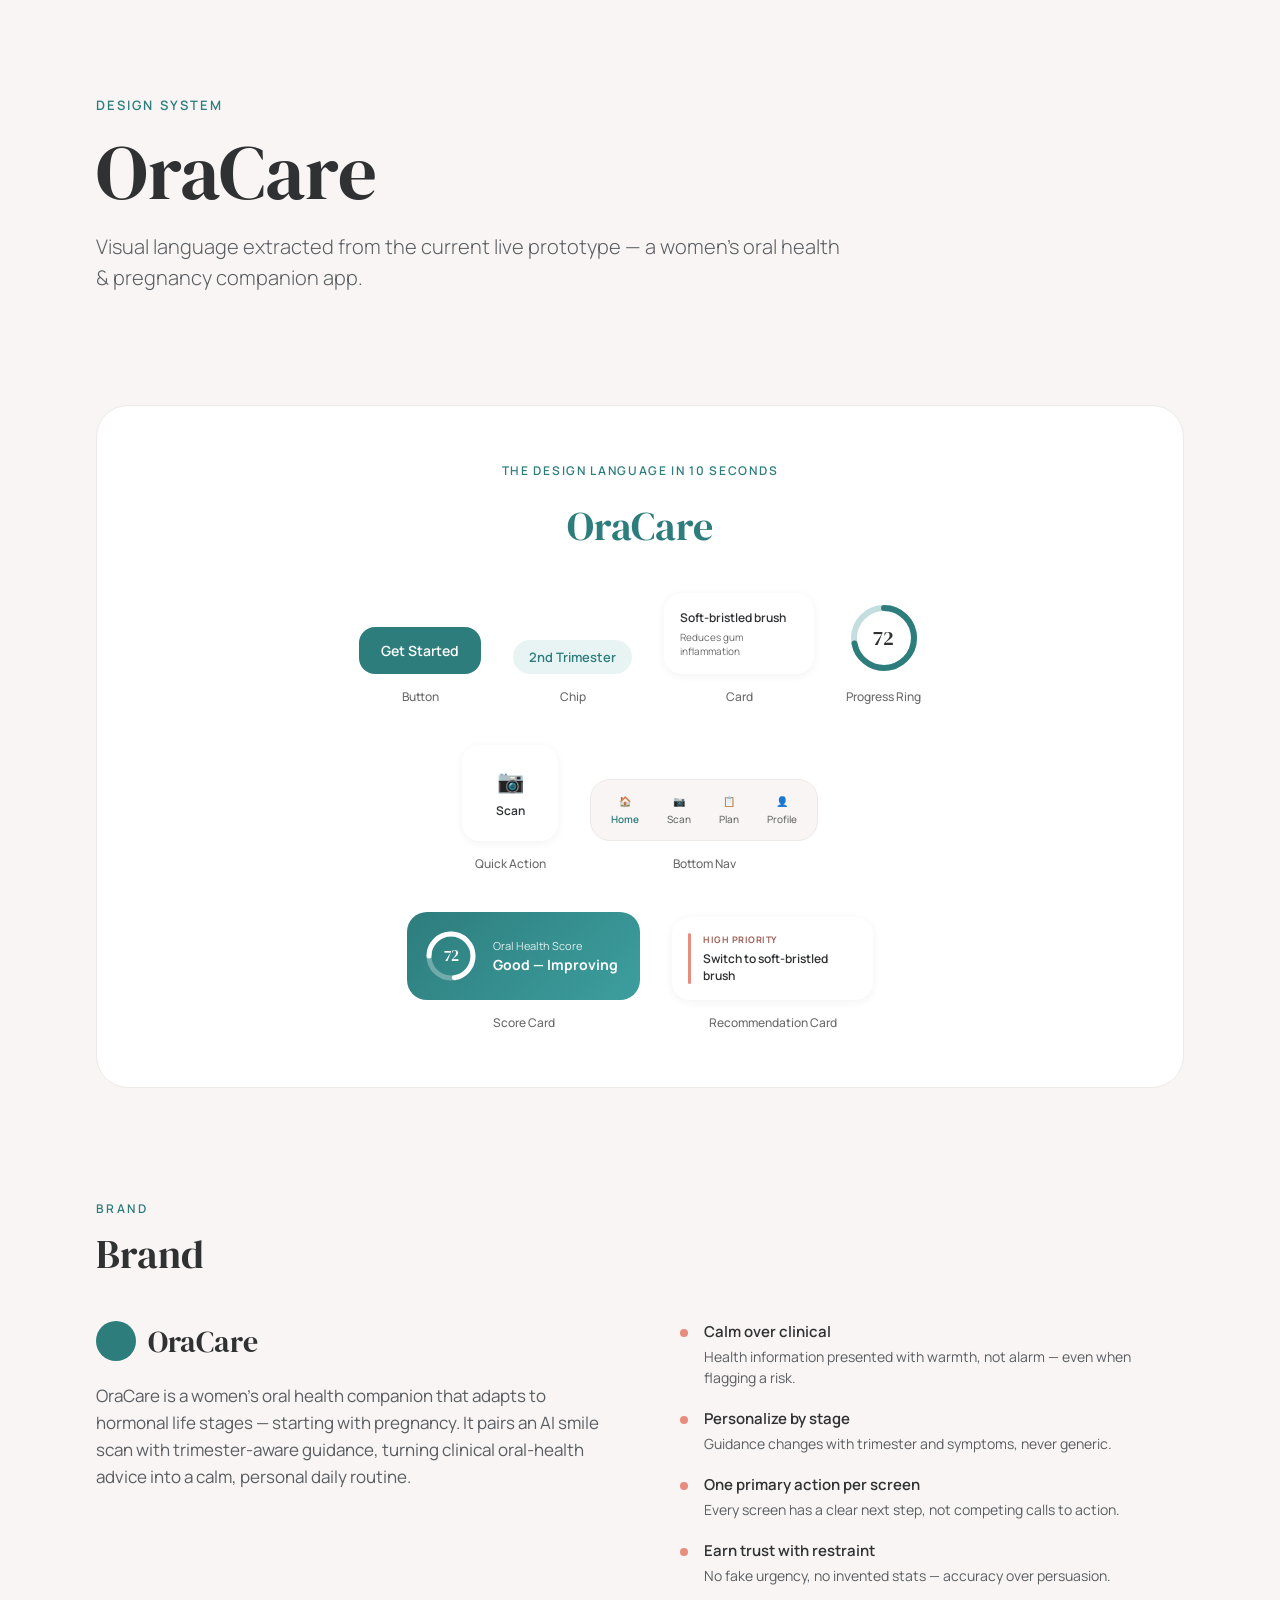
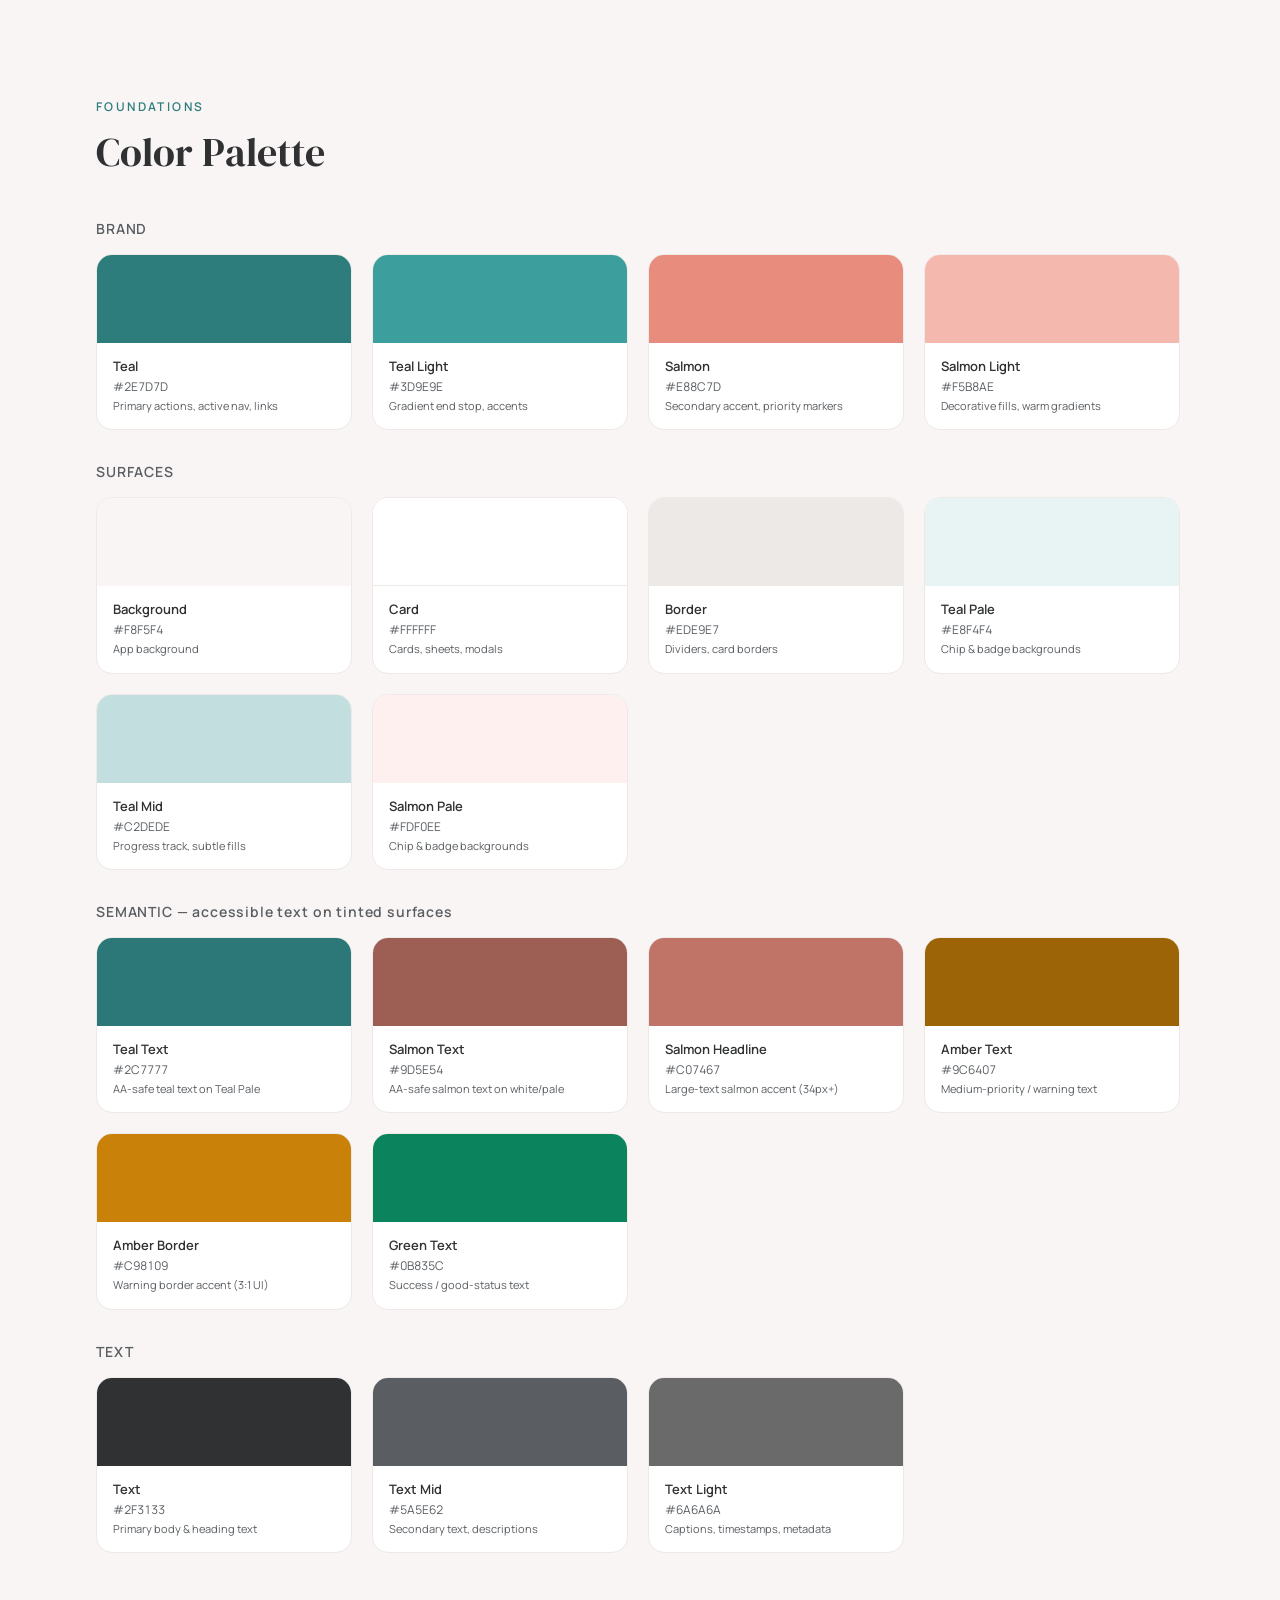
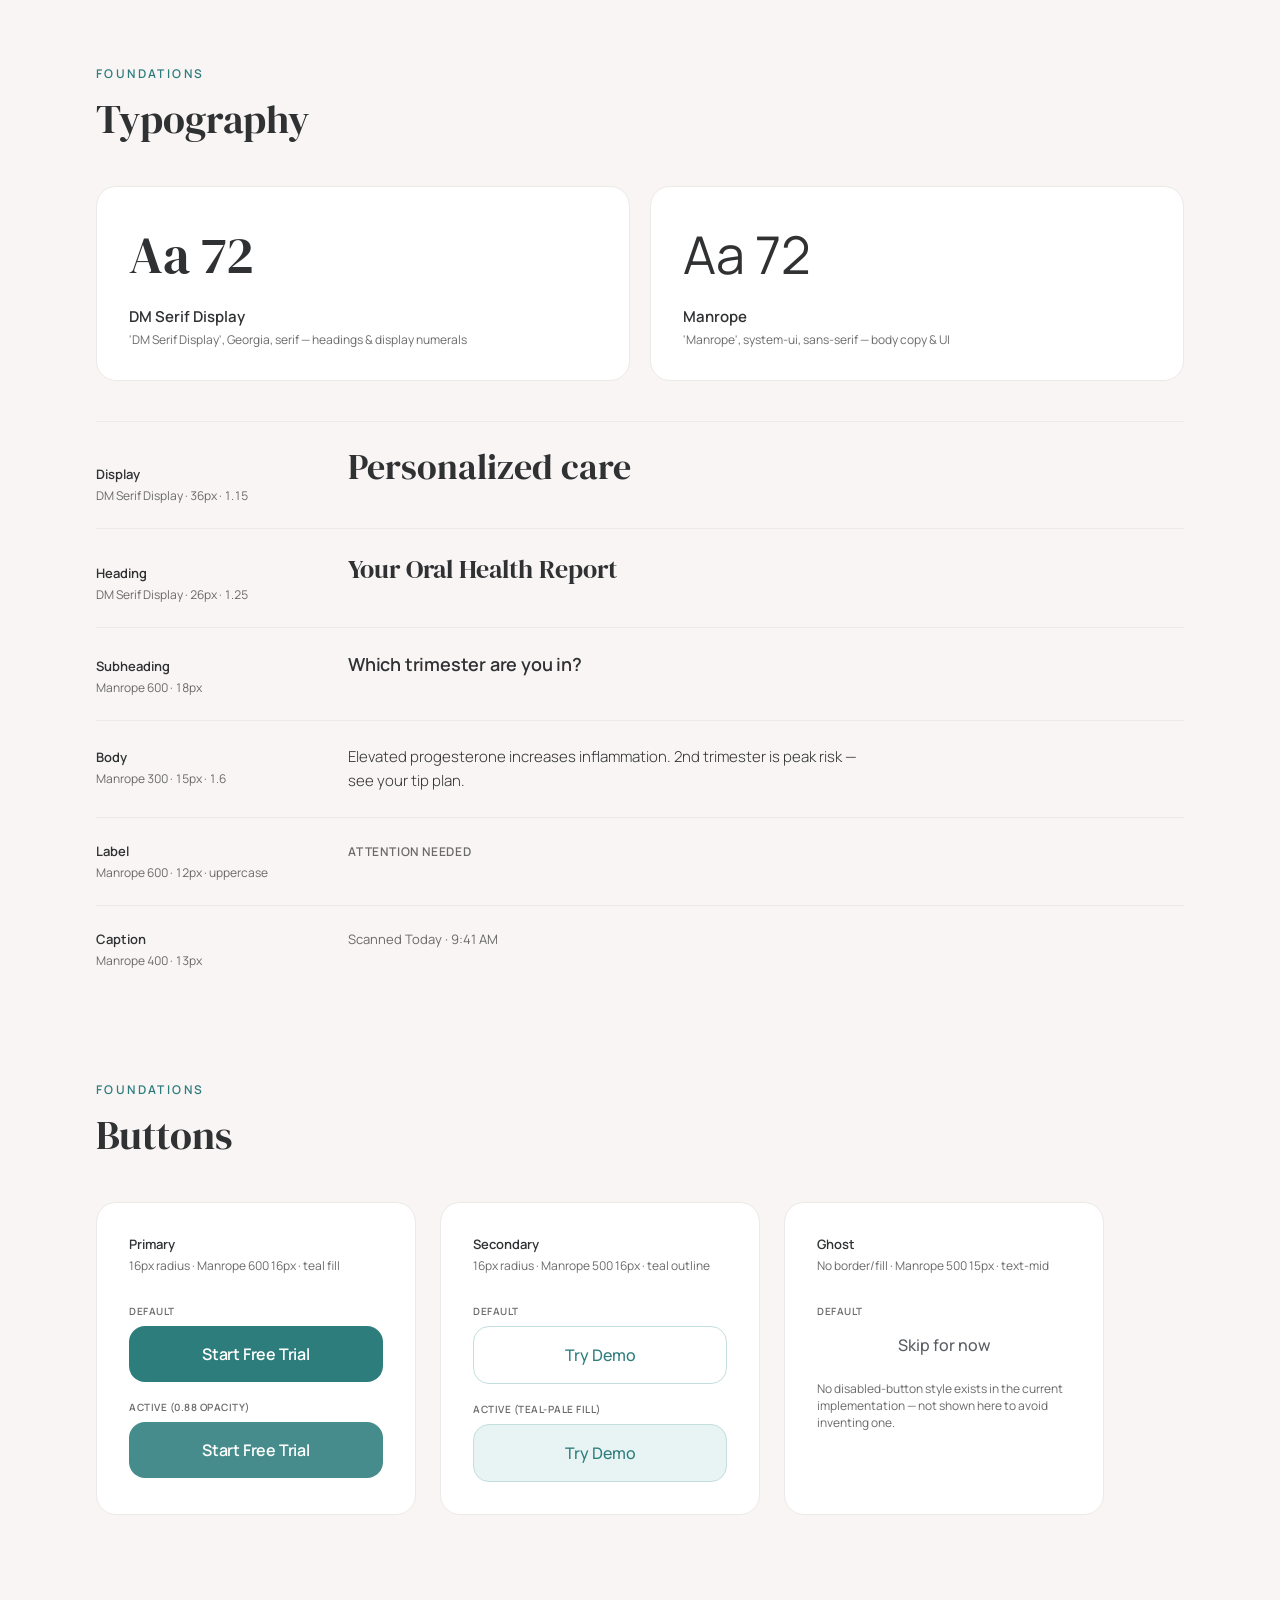
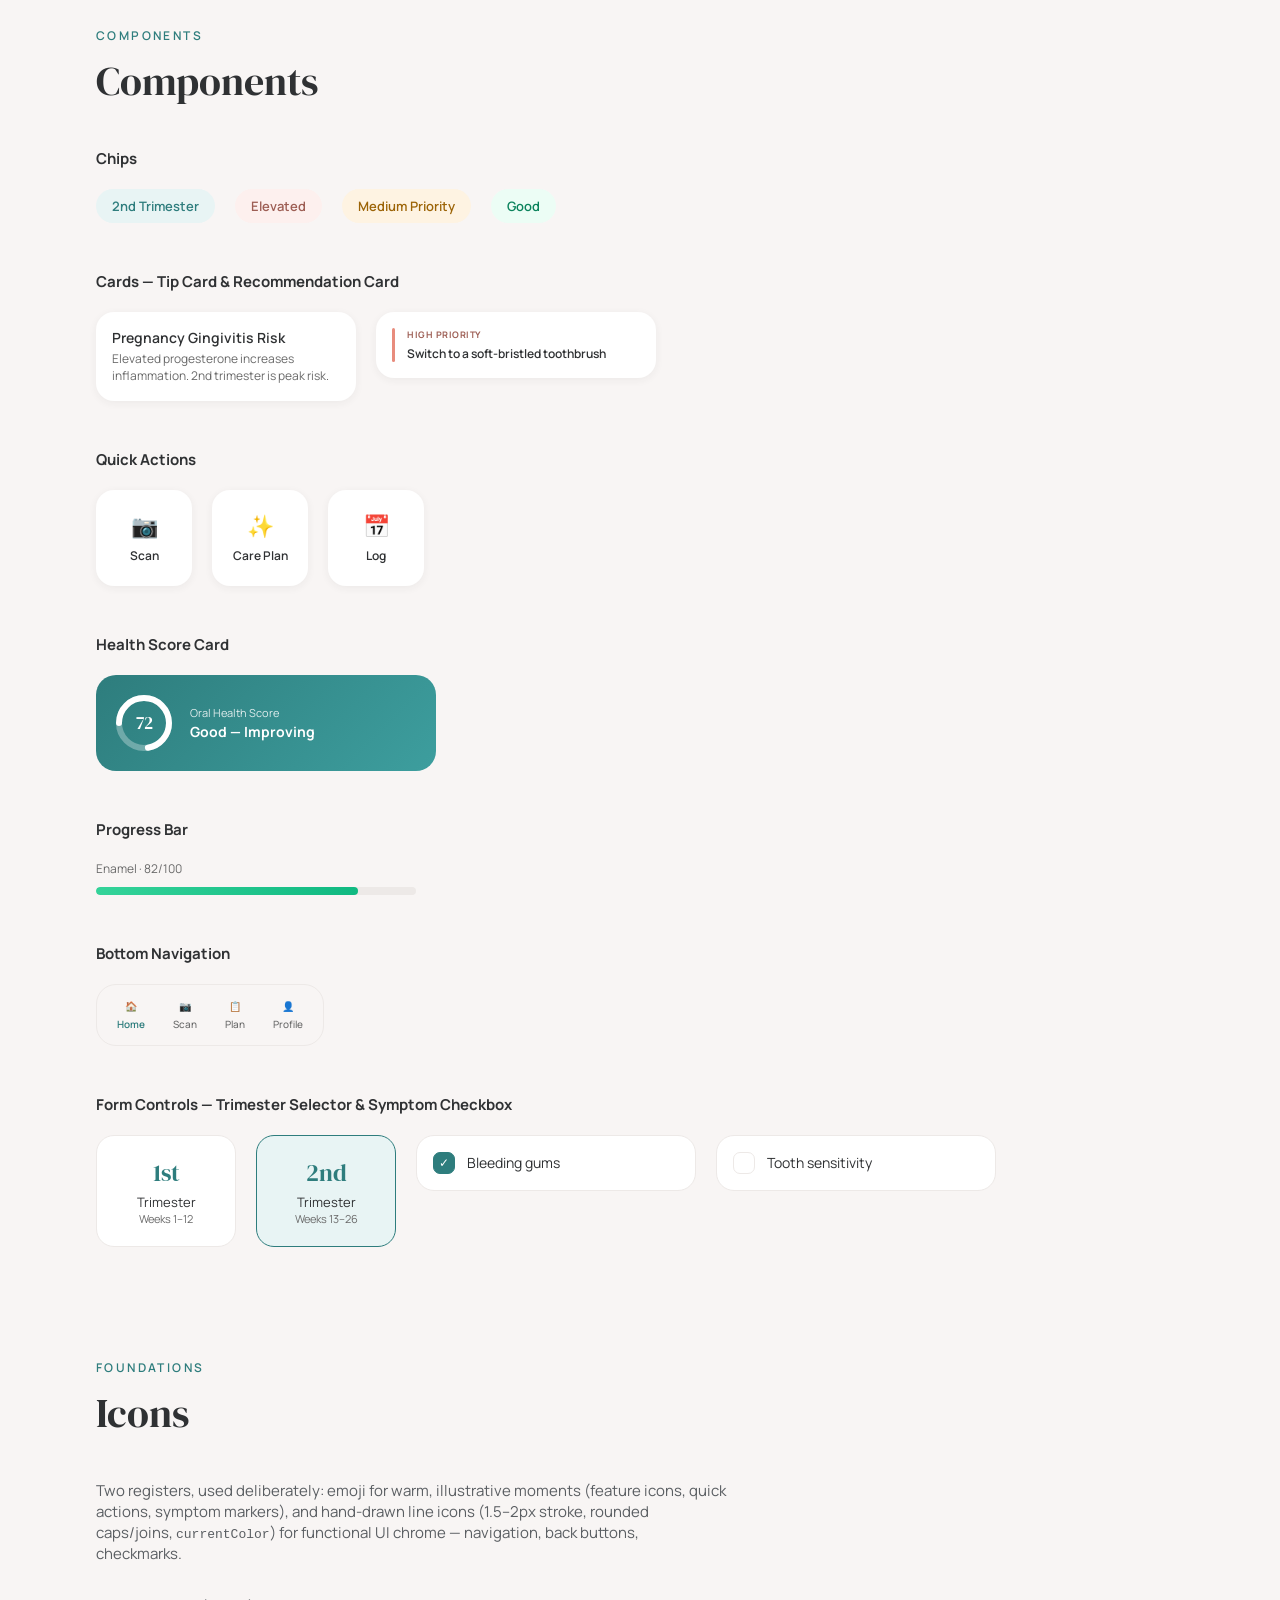
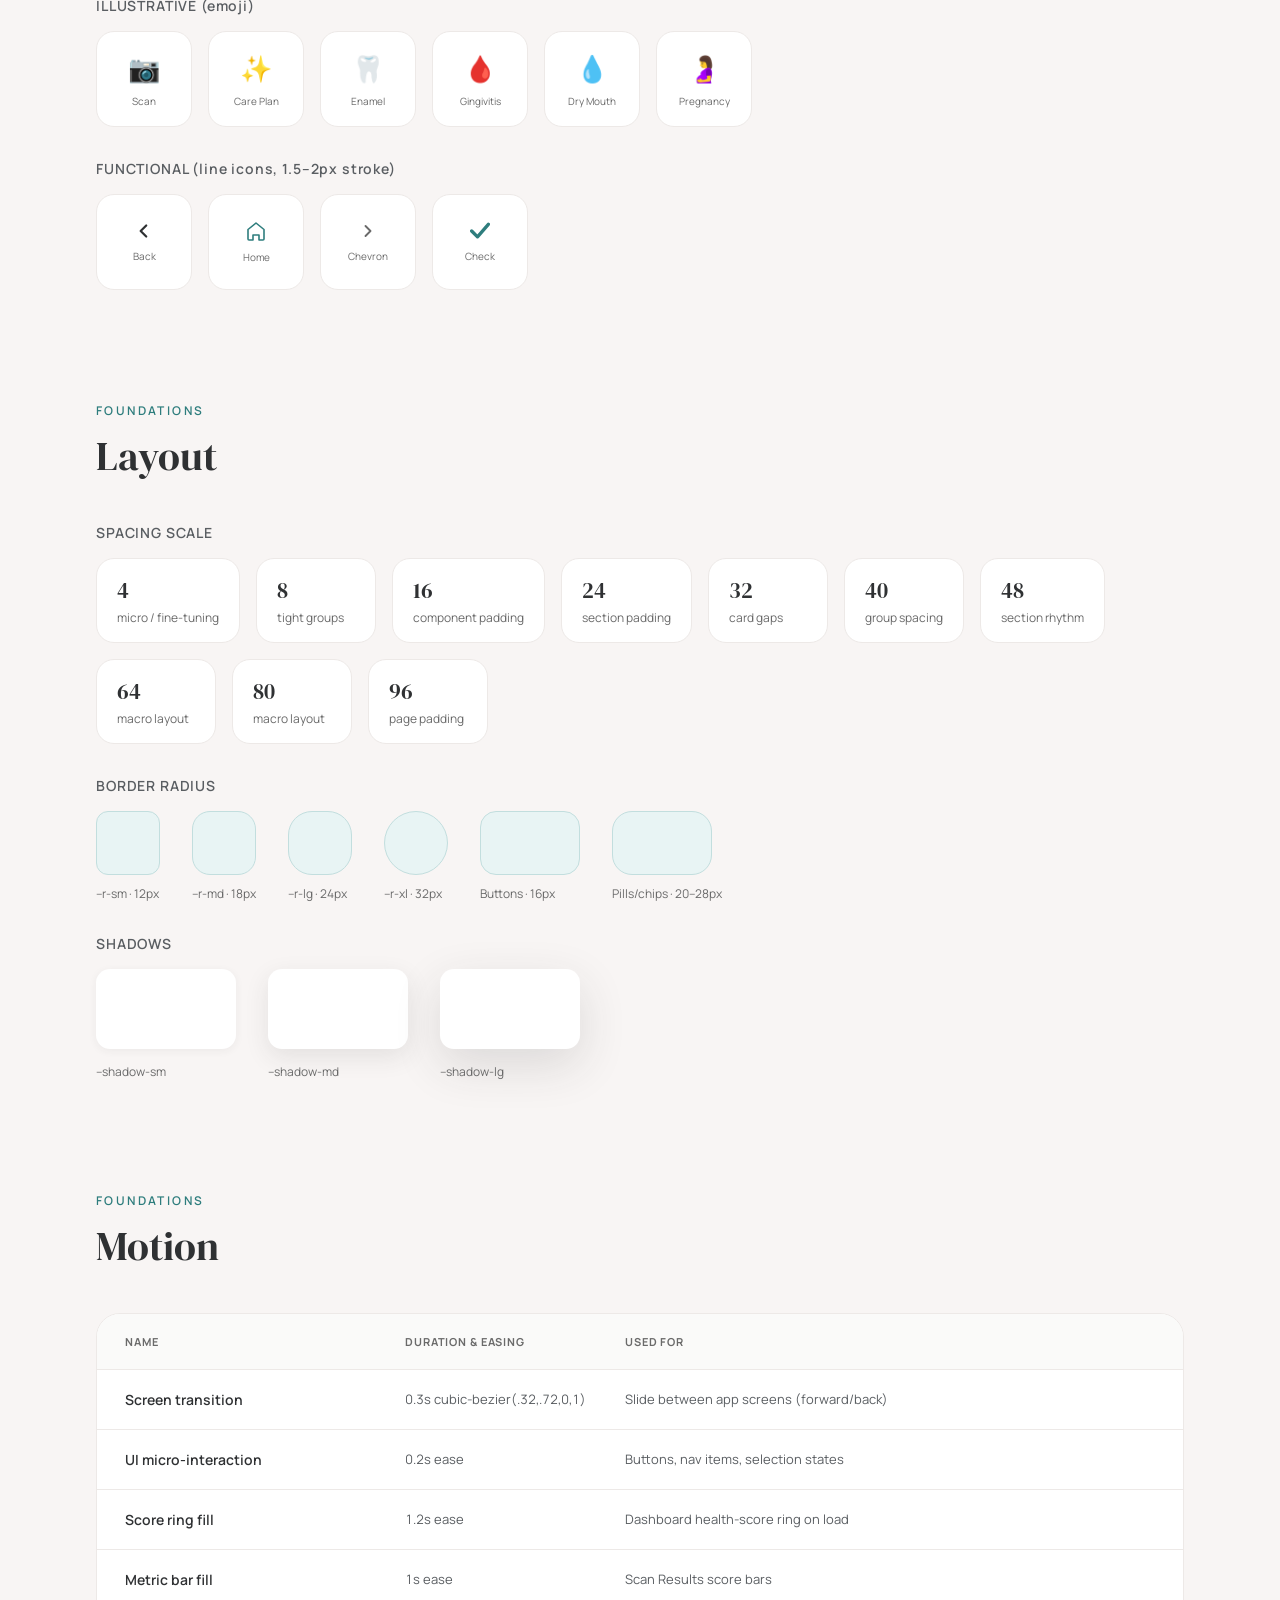
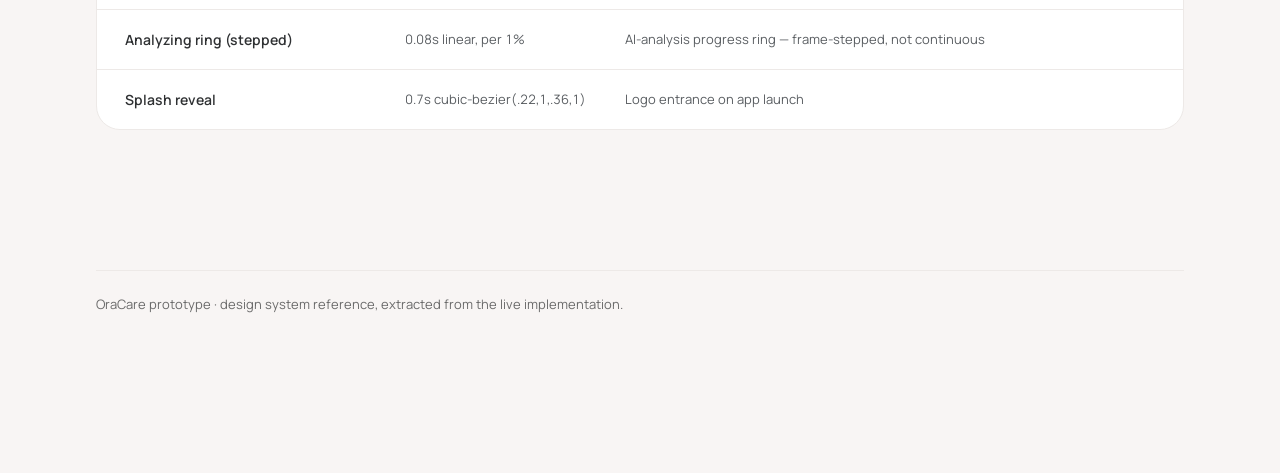
==== design-system-showcase.html @ 455ee0e3 "Unify Welcome typography and button radius with the rest of the app Replaces Outfit with Manrope on " ====
<!DOCTYPE html>
<html lang="en">
<head>
<meta charset="UTF-8">
<meta name="viewport" content="width=device-width, initial-scale=1.0">
<title>OraCare — Design System</title>
<link rel="preconnect" href="https://fonts.googleapis.com">
<link rel="preconnect" href="https://fonts.gstatic.com" crossorigin>
<link href="https://fonts.googleapis.com/css2?family=DM+Serif+Display:ital@0;1&family=Manrope:wght@300;400;500;600;700&display=swap" rel="stylesheet">
<style>
  :root {
    --teal: #2E7D7D;
    --teal-light: #3D9E9E;
    --teal-pale: #E8F4F4;
    --teal-mid: #C2DEDE;
    --teal-text: #2C7777;
    --salmon: #E88C7D;
    --salmon-light: #F5B8AE;
    --salmon-pale: #FDF0EE;
    --salmon-text: #9D5E54;
    --salmon-headline: #C07467;
    --amber-text: #9C6407;
    --amber-border: #C98109;
    --green-text: #0B835C;
    --bg: #F8F5F4;
    --bg-card: #FFFFFF;
    --text: #2F3133;
    --text-mid: #5A5E62;
    --text-light: #6A6A6A;
    --border: #EDE9E7;
    --shadow-sm: 0 2px 8px rgba(47,49,51,0.06);
    --shadow-md: 0 8px 24px rgba(47,49,51,0.10);
    --shadow-lg: 0 16px 48px rgba(47,49,51,0.14);
    --r-sm: 12px;
    --r-md: 18px;
    --r-lg: 24px;
    --r-xl: 32px;
    --font-display: 'DM Serif Display', Georgia, serif;
    --font-body: 'Manrope', system-ui, sans-serif;
  }

  * { box-sizing: border-box; }
  html, body { margin: 0; padding: 0; background: var(--bg); }
  body { font-family: var(--font-body); color: var(--text); -webkit-font-smoothing: antialiased; }

  .page { max-width: 1728px; margin: 0 auto; padding: 96px 96px 160px; }

  /* ── Header ── */
  .eyebrow { font-size: 13px; font-weight: 600; letter-spacing: 0.16em; color: var(--teal); margin: 0 0 20px; }
  h1.page-title { font-family: var(--font-display); font-weight: 400; font-size: clamp(56px, 6vw, 88px); line-height: 1; margin: 0 0 20px; text-wrap: balance; }
  .page-sub { font-size: 20px; line-height: 1.55; color: var(--text-mid); max-width: 62ch; margin: 0; font-weight: 300; }

  /* ── Section scaffolding ── */
  section { margin-top: 112px; }
  .sec-kicker { font-size: 12px; font-weight: 600; letter-spacing: 0.2em; text-transform: uppercase; color: var(--teal); margin: 0 0 10px; }
  h2.sec-title { font-family: var(--font-display); font-weight: 400; font-size: 40px; margin: 0 0 40px; }
  .group-label { font-size: 14px; font-weight: 600; letter-spacing: 0.06em; color: var(--text-mid); margin: 0 0 16px; }
  .group + .group { margin-top: 32px; }

  /* ── Hero gallery ── */
  .hero-gallery { background: var(--bg-card); border: 1px solid var(--border); border-radius: var(--r-xl); padding: 56px; text-align: center; }
  .hero-kicker { font-size: 12px; font-weight: 600; letter-spacing: 0.14em; color: var(--teal); margin: 0 0 20px; }
  .hero-logo { font-family: var(--font-display); font-size: 40px; color: var(--teal); margin: 0 0 40px; }
  .hero-row { display: flex; justify-content: center; align-items: flex-end; gap: 32px; flex-wrap: wrap; margin-top: 40px; }
  .hero-cell { display: flex; flex-direction: column; align-items: center; gap: 14px; }
  .hero-cell-caption { font-size: 12px; color: var(--text-light); font-weight: 500; }

  /* ── mini components (reused across hero + components section) ── */
  .m-btn-primary { background: var(--teal); color: white; border: none; border-radius: 16px; padding: 14px 22px; font-family: var(--font-body); font-weight: 600; font-size: 14px; }
  .m-btn-secondary { background: transparent; color: var(--teal); border: 1.5px solid var(--teal-mid); border-radius: 16px; padding: 12.5px 22px; font-family: var(--font-body); font-weight: 500; font-size: 14px; }
  .m-btn-ghost { background: none; color: var(--text-mid); border: none; padding: 8px; font-family: var(--font-body); font-weight: 500; font-size: 14px; }
  .m-chip { display: inline-flex; align-items: center; gap: 6px; padding: 8px 16px; border-radius: 20px; font-weight: 600; font-size: 13px; }
  .m-chip-teal { background: var(--teal-pale); color: var(--teal); }
  .m-chip-salmon { background: var(--salmon-pale); color: var(--salmon-text); }
  .m-chip-amber { background: #FEF3E2; color: var(--amber-text); }
  .m-chip-green { background: #ECFDF5; color: var(--green-text); }
  .m-card { background: white; border-radius: var(--r-md); box-shadow: var(--shadow-sm); padding: 16px; width: 150px; text-align: left; }
  .m-card-title { font-weight: 600; font-size: 12px; margin: 0 0 4px; }
  .m-card-sub { font-size: 10px; color: var(--text-light); margin: 0; line-height: 1.4; }
  .m-ring { position: relative; width: 72px; height: 72px; }
  .m-ring svg { transform: rotate(-90deg); }
  .m-ring-bg { fill: none; stroke: var(--teal-mid); stroke-width: 6; }
  .m-ring-fill { fill: none; stroke: var(--teal); stroke-width: 6; stroke-linecap: round; }
  .m-ring-num { position: absolute; inset: 0; display: flex; align-items: center; justify-content: center; font-family: var(--font-display); font-size: 20px; }
  .m-quick-action { display: flex; flex-direction: column; align-items: center; justify-content: center; gap: 6px; width: 96px; height: 96px; background: white; border-radius: var(--r-md); box-shadow: var(--shadow-sm); }
  .m-qa-icon { font-size: 22px; }
  .m-qa-label { font-weight: 600; font-size: 12px; }
  .m-nav { display: flex; gap: 28px; padding: 14px 20px; background: var(--bg); border: 1px solid var(--border); border-radius: 20px; }
  .m-nav-item { display: flex; flex-direction: column; align-items: center; gap: 4px; font-size: 10px; font-weight: 500; color: var(--text-light); }
  .m-nav-item.active { color: var(--teal); font-weight: 600; }
  .m-score-card { display: flex; align-items: center; gap: 16px; padding: 18px 22px 18px 18px; border-radius: 20px; background: linear-gradient(135deg, var(--teal), var(--teal-light)); color: white; text-align: left; }
  .m-score-text-label { font-size: 11px; opacity: 0.85; margin: 0; }
  .m-score-text-status { font-size: 14px; font-weight: 700; margin: 2px 0 0; }
  .m-rec-card { display: flex; gap: 12px; padding: 16px 20px 16px 16px; background: white; border-radius: var(--r-md); box-shadow: var(--shadow-sm); text-align: left; }
  .m-rec-bar { width: 3px; border-radius: 2px; background: var(--salmon); align-self: stretch; }
  .m-rec-priority { font-size: 9px; font-weight: 700; letter-spacing: 0.06em; color: var(--salmon-text); margin: 0 0 4px; }
  .m-rec-title { font-size: 12px; font-weight: 600; margin: 0; max-width: 150px; }

  /* ── Colors ── */
  .swatch-grid { display: flex; flex-wrap: wrap; gap: 20px; }
  .swatch { width: 256px; border-radius: 16px; border: 1px solid var(--border); overflow: hidden; background: white; }
  .swatch-fill { height: 88px; }
  .swatch-info { padding: 14px 16px 16px; }
  .swatch-name { font-size: 13px; font-weight: 600; margin: 0 0 3px; }
  .swatch-hex { font-size: 12px; color: var(--text-mid); margin: 0 0 3px; font-variant-numeric: tabular-nums; }
  .swatch-usage { font-size: 11px; color: var(--text-mid); margin: 0; line-height: 1.4; }

  /* ── Typography ── */
  .type-families { display: flex; gap: 20px; margin-bottom: 40px; flex-wrap: wrap; }
  .type-family-card { flex: 1; min-width: 420px; background: white; border: 1px solid var(--border); border-radius: 20px; padding: 32px; }
  .type-family-sample { font-size: 52px; margin: 0 0 16px; color: var(--text); }
  .type-family-name { font-size: 15px; font-weight: 600; margin: 0 0 4px; }
  .type-family-stack { font-size: 12px; color: var(--text-light); margin: 0; }
  .type-scale-row { display: flex; align-items: baseline; gap: 32px; padding: 24px 0; border-top: 1px solid var(--border); }
  .type-scale-row:last-child { padding-bottom: 0; }
  .type-scale-meta { width: 220px; flex-shrink: 0; }
  .type-scale-label { font-size: 13px; font-weight: 600; margin: 0 0 4px; }
  .type-scale-spec { font-size: 12px; color: var(--text-light); margin: 0; font-variant-numeric: tabular-nums; }
  .type-scale-sample { color: var(--text); flex: 1; }

  /* ── Buttons ── */
  .btn-grid { display: flex; gap: 24px; flex-wrap: wrap; }
  .btn-demo { background: white; border: 1px solid var(--border); border-radius: 20px; padding: 32px; width: 320px; }
  .btn-demo-label { font-size: 13px; font-weight: 600; margin: 0 0 4px; }
  .btn-demo-spec { font-size: 12px; color: var(--text-light); margin: 0 0 24px; }
  .btn-demo-row { display: flex; flex-direction: column; gap: 12px; }
  .btn-full { width: 100%; padding: 17px 24px; border-radius: 16px; font-family: var(--font-body); font-size: 16px; text-align: center; box-sizing: border-box; }
  .btn-full.primary { background: var(--teal); color: white; border: none; font-weight: 600; letter-spacing: -0.2px; }
  .btn-full.primary.active { opacity: 0.88; }
  .btn-full.secondary { background: transparent; color: var(--teal); border: 1.5px solid var(--teal-mid); font-weight: 500; }
  .btn-full.secondary.active { background: var(--teal-pale); }
  .btn-full.ghost { background: none; border: none; color: var(--text-mid); font-weight: 500; padding: 8px 24px; }
  .state-tag { display: inline-block; font-size: 10px; font-weight: 600; letter-spacing: 0.05em; text-transform: uppercase; color: var(--text-light); margin-bottom: 8px; }

  /* ── Components grid ── */
  .comp-block { margin-bottom: 48px; }
  .comp-block:last-child { margin-bottom: 0; }
  .comp-block-title { font-size: 15px; font-weight: 700; margin: 0 0 20px; }
  .comp-row { display: flex; gap: 20px; flex-wrap: wrap; align-items: flex-start; }

  /* form controls */
  .tri-btn { width: 140px; padding: 20px 12px; border-radius: var(--r-md); border: 1px solid var(--border); text-align: center; background: white; }
  .tri-btn.selected { border: 1.5px solid var(--teal); background: var(--teal-pale); }
  .tri-num { font-family: var(--font-display); font-size: 24px; color: var(--teal); display: block; }
  .tri-label { font-size: 13px; margin-top: 4px; display: block; }
  .tri-weeks { font-size: 11px; color: var(--text-light); display: block; }
  .symptom-row { display: flex; align-items: center; gap: 12px; padding: 16px; background: white; border: 1px solid var(--border); border-radius: var(--r-md); width: 280px; }
  .symptom-check { width: 22px; height: 22px; border-radius: 7px; border: 1.5px solid var(--border); flex-shrink: 0; display: flex; align-items: center; justify-content: center; }
  .symptom-check.checked { background: var(--teal); border-color: var(--teal); color: white; font-size: 12px; }
  .symptom-text { font-size: 14px; }

  /* progress bar */
  .metric-bar-demo { width: 320px; }
  .metric-bar-track { height: 8px; background: var(--border); border-radius: 4px; overflow: hidden; margin-top: 10px; }
  .metric-bar-fill { height: 100%; border-radius: 4px; background: linear-gradient(90deg, #34D399, #10B981); width: 82%; }

  /* icons */
  .icon-grid { display: flex; gap: 16px; flex-wrap: wrap; }
  .icon-cell { width: 96px; height: 96px; background: white; border: 1px solid var(--border); border-radius: var(--r-md); display: flex; flex-direction: column; align-items: center; justify-content: center; gap: 8px; }
  .icon-cell-glyph { font-size: 26px; }
  .icon-cell-label { font-size: 10px; color: var(--text-light); }

  /* layout spec cards */
  .spec-grid { display: flex; gap: 16px; flex-wrap: wrap; }
  .spec-card { background: white; border: 1px solid var(--border); border-radius: var(--r-md); padding: 16px 20px; min-width: 120px; }
  .spec-card-value { font-family: var(--font-display); font-size: 22px; margin: 0; }
  .spec-card-name { font-size: 12px; color: var(--text-light); margin: 4px 0 0; }
  .radius-demo { width: 64px; height: 64px; background: var(--teal-pale); border: 1.5px solid var(--teal-mid); margin-bottom: 10px; }
  .shadow-demo { width: 140px; height: 80px; background: white; border-radius: 14px; margin-bottom: 14px; }

  /* motion table */
  .motion-table { background: white; border: 1px solid var(--border); border-radius: var(--r-lg); overflow: hidden; }
  .motion-row { display: grid; grid-template-columns: 260px 200px 1fr; gap: 20px; padding: 20px 28px; border-top: 1px solid var(--border); align-items: center; }
  .motion-row:first-child { border-top: none; background: #FAFAF9; }
  .motion-row.head { font-size: 11px; font-weight: 700; letter-spacing: 0.08em; text-transform: uppercase; color: var(--text-light); }
  .motion-name { font-size: 14px; font-weight: 600; }
  .motion-spec { font-size: 13px; color: var(--text-mid); font-variant-numeric: tabular-nums; }
  .motion-use { font-size: 13px; color: var(--text-mid); }

  footer.page-footer { margin-top: 140px; padding-top: 24px; border-top: 1px solid var(--border); font-size: 13px; color: var(--text-light); }

  @media (max-width: 960px) {
    .page { padding: 56px 24px 96px; }
    .motion-row { grid-template-columns: 1fr; gap: 4px; }
  }
</style>
</head>
<body>
<div class="page">

  <header>
    <p class="eyebrow">DESIGN SYSTEM</p>
    <h1 class="page-title">OraCare</h1>
    <p class="page-sub">Visual language extracted from the current live prototype — a women's oral health &amp; pregnancy companion app.</p>
  </header>

  <!-- ══════ HERO GALLERY ══════ -->
  <section>
    <div class="hero-gallery">
      <p class="hero-kicker">THE DESIGN LANGUAGE IN 10 SECONDS</p>
      <p class="hero-logo">OraCare</p>

      <div class="hero-row">
        <div class="hero-cell"><button class="m-btn-primary">Get Started</button><span class="hero-cell-caption">Button</span></div>
        <div class="hero-cell"><span class="m-chip m-chip-teal">2nd Trimester</span><span class="hero-cell-caption">Chip</span></div>
        <div class="hero-cell">
          <div class="m-card"><p class="m-card-title">Soft-bristled brush</p><p class="m-card-sub">Reduces gum inflammation</p></div>
          <span class="hero-cell-caption">Card</span>
        </div>
        <div class="hero-cell">
          <div class="m-ring">
            <svg width="72" height="72" viewBox="0 0 72 72"><circle class="m-ring-bg" cx="36" cy="36" r="30"/><circle class="m-ring-fill" cx="36" cy="36" r="30" stroke-dasharray="188.5" stroke-dashoffset="52.8"/></svg>
            <div class="m-ring-num">72</div>
          </div>
          <span class="hero-cell-caption">Progress Ring</span>
        </div>
      </div>

      <div class="hero-row">
        <div class="hero-cell">
          <div class="m-quick-action"><span class="m-qa-icon">📷</span><span class="m-qa-label">Scan</span></div>
          <span class="hero-cell-caption">Quick Action</span>
        </div>
        <div class="hero-cell">
          <div class="m-nav">
            <div class="m-nav-item active">🏠<span>Home</span></div>
            <div class="m-nav-item">📷<span>Scan</span></div>
            <div class="m-nav-item">📋<span>Plan</span></div>
            <div class="m-nav-item">👤<span>Profile</span></div>
          </div>
          <span class="hero-cell-caption">Bottom Nav</span>
        </div>
      </div>

      <div class="hero-row">
        <div class="hero-cell">
          <div class="m-score-card">
            <div class="m-ring" style="width:52px;height:52px;">
              <svg width="52" height="52" viewBox="0 0 52 52"><circle cx="26" cy="26" r="22" fill="none" stroke="rgba(255,255,255,0.3)" stroke-width="5"/><circle cx="26" cy="26" r="22" fill="none" stroke="white" stroke-width="5" stroke-linecap="round" transform="rotate(-90 26 26)" stroke-dasharray="138.2" stroke-dashoffset="38.7"/></svg>
              <div class="m-ring-num" style="color:white;font-size:15px;">72</div>
            </div>
            <div><p class="m-score-text-label">Oral Health Score</p><p class="m-score-text-status">Good — Improving</p></div>
          </div>
          <span class="hero-cell-caption">Score Card</span>
        </div>
        <div class="hero-cell">
          <div class="m-rec-card"><div class="m-rec-bar"></div><div><p class="m-rec-priority">HIGH PRIORITY</p><p class="m-rec-title">Switch to soft-bristled brush</p></div></div>
          <span class="hero-cell-caption">Recommendation Card</span>
        </div>
      </div>
    </div>
  </section>

  <!-- ══════ BRAND ══════ -->
  <section>
    <p class="sec-kicker">BRAND</p>
    <h2 class="sec-title">Brand</h2>
    <div style="display:flex; gap:80px; flex-wrap:wrap;">
      <div style="flex: 1; min-width:480px; max-width:560px;">
        <div style="display:flex; align-items:center; gap:12px; margin-bottom:20px;">
          <div style="width:40px;height:40px;border-radius:50%;background:var(--teal);"></div>
          <p style="font-family:var(--font-display); font-size:30px; margin:0;">OraCare</p>
        </div>
        <p style="font-size:17px; line-height:1.6; color:var(--text-mid); margin:0;">OraCare is a women's oral health companion that adapts to hormonal life stages — starting with pregnancy. It pairs an AI smile scan with trimester-aware guidance, turning clinical oral-health advice into a calm, personal daily routine.</p>
      </div>
      <div style="flex:1; min-width:420px; display:flex; flex-direction:column; gap:20px;">
        <div style="display:flex; gap:16px;"><div style="width:8px;height:8px;border-radius:50%;background:var(--salmon); margin-top:8px; flex-shrink:0;"></div><div><p style="font-size:15px;font-weight:600;margin:0 0 4px;">Calm over clinical</p><p style="font-size:14px;color:var(--text-mid);margin:0;line-height:1.5;">Health information presented with warmth, not alarm — even when flagging a risk.</p></div></div>
        <div style="display:flex; gap:16px;"><div style="width:8px;height:8px;border-radius:50%;background:var(--salmon); margin-top:8px; flex-shrink:0;"></div><div><p style="font-size:15px;font-weight:600;margin:0 0 4px;">Personalize by stage</p><p style="font-size:14px;color:var(--text-mid);margin:0;line-height:1.5;">Guidance changes with trimester and symptoms, never generic.</p></div></div>
        <div style="display:flex; gap:16px;"><div style="width:8px;height:8px;border-radius:50%;background:var(--salmon); margin-top:8px; flex-shrink:0;"></div><div><p style="font-size:15px;font-weight:600;margin:0 0 4px;">One primary action per screen</p><p style="font-size:14px;color:var(--text-mid);margin:0;line-height:1.5;">Every screen has a clear next step, not competing calls to action.</p></div></div>
        <div style="display:flex; gap:16px;"><div style="width:8px;height:8px;border-radius:50%;background:var(--salmon); margin-top:8px; flex-shrink:0;"></div><div><p style="font-size:15px;font-weight:600;margin:0 0 4px;">Earn trust with restraint</p><p style="font-size:14px;color:var(--text-mid);margin:0;line-height:1.5;">No fake urgency, no invented stats — accuracy over persuasion.</p></div></div>
      </div>
    </div>
  </section>

  <!-- ══════ COLORS ══════ -->
  <section>
    <p class="sec-kicker">FOUNDATIONS</p>
    <h2 class="sec-title">Color Palette</h2>

    <div class="group">
      <p class="group-label">BRAND</p>
      <div class="swatch-grid">
        <div class="swatch"><div class="swatch-fill" style="background:#2E7D7D;"></div><div class="swatch-info"><p class="swatch-name">Teal</p><p class="swatch-hex">#2E7D7D</p><p class="swatch-usage">Primary actions, active nav, links</p></div></div>
        <div class="swatch"><div class="swatch-fill" style="background:#3D9E9E;"></div><div class="swatch-info"><p class="swatch-name">Teal Light</p><p class="swatch-hex">#3D9E9E</p><p class="swatch-usage">Gradient end stop, accents</p></div></div>
        <div class="swatch"><div class="swatch-fill" style="background:#E88C7D;"></div><div class="swatch-info"><p class="swatch-name">Salmon</p><p class="swatch-hex">#E88C7D</p><p class="swatch-usage">Secondary accent, priority markers</p></div></div>
        <div class="swatch"><div class="swatch-fill" style="background:#F5B8AE;"></div><div class="swatch-info"><p class="swatch-name">Salmon Light</p><p class="swatch-hex">#F5B8AE</p><p class="swatch-usage">Decorative fills, warm gradients</p></div></div>
      </div>
    </div>

    <div class="group">
      <p class="group-label">SURFACES</p>
      <div class="swatch-grid">
        <div class="swatch"><div class="swatch-fill" style="background:#F8F5F4;"></div><div class="swatch-info"><p class="swatch-name">Background</p><p class="swatch-hex">#F8F5F4</p><p class="swatch-usage">App background</p></div></div>
        <div class="swatch"><div class="swatch-fill" style="background:#FFFFFF; border-bottom:1px solid var(--border);"></div><div class="swatch-info"><p class="swatch-name">Card</p><p class="swatch-hex">#FFFFFF</p><p class="swatch-usage">Cards, sheets, modals</p></div></div>
        <div class="swatch"><div class="swatch-fill" style="background:#EDE9E7;"></div><div class="swatch-info"><p class="swatch-name">Border</p><p class="swatch-hex">#EDE9E7</p><p class="swatch-usage">Dividers, card borders</p></div></div>
        <div class="swatch"><div class="swatch-fill" style="background:#E8F4F4;"></div><div class="swatch-info"><p class="swatch-name">Teal Pale</p><p class="swatch-hex">#E8F4F4</p><p class="swatch-usage">Chip &amp; badge backgrounds</p></div></div>
        <div class="swatch"><div class="swatch-fill" style="background:#C2DEDE;"></div><div class="swatch-info"><p class="swatch-name">Teal Mid</p><p class="swatch-hex">#C2DEDE</p><p class="swatch-usage">Progress track, subtle fills</p></div></div>
        <div class="swatch"><div class="swatch-fill" style="background:#FDF0EE;"></div><div class="swatch-info"><p class="swatch-name">Salmon Pale</p><p class="swatch-hex">#FDF0EE</p><p class="swatch-usage">Chip &amp; badge backgrounds</p></div></div>
      </div>
    </div>

    <div class="group">
      <p class="group-label">SEMANTIC — accessible text on tinted surfaces</p>
      <div class="swatch-grid">
        <div class="swatch"><div class="swatch-fill" style="background:#2C7777;"></div><div class="swatch-info"><p class="swatch-name">Teal Text</p><p class="swatch-hex">#2C7777</p><p class="swatch-usage">AA-safe teal text on Teal Pale</p></div></div>
        <div class="swatch"><div class="swatch-fill" style="background:#9D5E54;"></div><div class="swatch-info"><p class="swatch-name">Salmon Text</p><p class="swatch-hex">#9D5E54</p><p class="swatch-usage">AA-safe salmon text on white/pale</p></div></div>
        <div class="swatch"><div class="swatch-fill" style="background:#C07467;"></div><div class="swatch-info"><p class="swatch-name">Salmon Headline</p><p class="swatch-hex">#C07467</p><p class="swatch-usage">Large-text salmon accent (34px+)</p></div></div>
        <div class="swatch"><div class="swatch-fill" style="background:#9C6407;"></div><div class="swatch-info"><p class="swatch-name">Amber Text</p><p class="swatch-hex">#9C6407</p><p class="swatch-usage">Medium-priority / warning text</p></div></div>
        <div class="swatch"><div class="swatch-fill" style="background:#C98109;"></div><div class="swatch-info"><p class="swatch-name">Amber Border</p><p class="swatch-hex">#C98109</p><p class="swatch-usage">Warning border accent (3:1 UI)</p></div></div>
        <div class="swatch"><div class="swatch-fill" style="background:#0B835C;"></div><div class="swatch-info"><p class="swatch-name">Green Text</p><p class="swatch-hex">#0B835C</p><p class="swatch-usage">Success / good-status text</p></div></div>
      </div>
    </div>

    <div class="group">
      <p class="group-label">TEXT</p>
      <div class="swatch-grid">
        <div class="swatch"><div class="swatch-fill" style="background:#2F3133;"></div><div class="swatch-info"><p class="swatch-name">Text</p><p class="swatch-hex">#2F3133</p><p class="swatch-usage">Primary body &amp; heading text</p></div></div>
        <div class="swatch"><div class="swatch-fill" style="background:#5A5E62;"></div><div class="swatch-info"><p class="swatch-name">Text Mid</p><p class="swatch-hex">#5A5E62</p><p class="swatch-usage">Secondary text, descriptions</p></div></div>
        <div class="swatch"><div class="swatch-fill" style="background:#6A6A6A;"></div><div class="swatch-info"><p class="swatch-name">Text Light</p><p class="swatch-hex">#6A6A6A</p><p class="swatch-usage">Captions, timestamps, metadata</p></div></div>
      </div>
    </div>
  </section>

  <!-- ══════ TYPOGRAPHY ══════ -->
  <section>
    <p class="sec-kicker">FOUNDATIONS</p>
    <h2 class="sec-title">Typography</h2>

    <div class="type-families">
      <div class="type-family-card">
        <p class="type-family-sample" style="font-family:var(--font-display);">Aa 72</p>
        <p class="type-family-name">DM Serif Display</p>
        <p class="type-family-stack">'DM Serif Display', Georgia, serif — headings &amp; display numerals</p>
      </div>
      <div class="type-family-card">
        <p class="type-family-sample" style="font-family:var(--font-body); font-weight:400;">Aa 72</p>
        <p class="type-family-name">Manrope</p>
        <p class="type-family-stack">'Manrope', system-ui, sans-serif — body copy &amp; UI</p>
      </div>
    </div>

    <div>
      <div class="type-scale-row">
        <div class="type-scale-meta"><p class="type-scale-label">Display</p><p class="type-scale-spec">DM Serif Display · 36px · 1.15</p></div>
        <p class="type-scale-sample" style="font-family:var(--font-display); font-size:36px; line-height:1.15; margin:0;">Personalized care</p>
      </div>
      <div class="type-scale-row">
        <div class="type-scale-meta"><p class="type-scale-label">Heading</p><p class="type-scale-spec">DM Serif Display · 26px · 1.25</p></div>
        <p class="type-scale-sample" style="font-family:var(--font-display); font-size:26px; line-height:1.25; margin:0;">Your Oral Health Report</p>
      </div>
      <div class="type-scale-row">
        <div class="type-scale-meta"><p class="type-scale-label">Subheading</p><p class="type-scale-spec">Manrope 600 · 18px</p></div>
        <p class="type-scale-sample" style="font-family:var(--font-body); font-weight:600; font-size:18px; margin:0; letter-spacing:-0.2px;">Which trimester are you in?</p>
      </div>
      <div class="type-scale-row">
        <div class="type-scale-meta"><p class="type-scale-label">Body</p><p class="type-scale-spec">Manrope 300 · 15px · 1.6</p></div>
        <p class="type-scale-sample" style="font-family:var(--font-body); font-weight:300; font-size:15px; line-height:1.6; margin:0; max-width:520px;">Elevated progesterone increases inflammation. 2nd trimester is peak risk — see your tip plan.</p>
      </div>
      <div class="type-scale-row">
        <div class="type-scale-meta"><p class="type-scale-label">Label</p><p class="type-scale-spec">Manrope 600 · 12px · uppercase</p></div>
        <p class="type-scale-sample" style="font-family:var(--font-body); font-weight:600; font-size:12px; letter-spacing:0.8px; text-transform:uppercase; margin:0; color:var(--text-light);">Attention Needed</p>
      </div>
      <div class="type-scale-row">
        <div class="type-scale-meta"><p class="type-scale-label">Caption</p><p class="type-scale-spec">Manrope 400 · 13px</p></div>
        <p class="type-scale-sample" style="font-family:var(--font-body); font-size:13px; margin:0; color:var(--text-light);">Scanned Today · 9:41 AM</p>
      </div>
    </div>
  </section>

  <!-- ══════ BUTTONS ══════ -->
  <section>
    <p class="sec-kicker">FOUNDATIONS</p>
    <h2 class="sec-title">Buttons</h2>
    <div class="btn-grid">
      <div class="btn-demo">
        <p class="btn-demo-label">Primary</p>
        <p class="btn-demo-spec">16px radius · Manrope 600 16px · teal fill</p>
        <div class="btn-demo-row">
          <div><span class="state-tag">Default</span><button class="btn-full primary">Start Free Trial</button></div>
          <div><span class="state-tag">Active (0.88 opacity)</span><button class="btn-full primary active">Start Free Trial</button></div>
        </div>
      </div>
      <div class="btn-demo">
        <p class="btn-demo-label">Secondary</p>
        <p class="btn-demo-spec">16px radius · Manrope 500 16px · teal outline</p>
        <div class="btn-demo-row">
          <div><span class="state-tag">Default</span><button class="btn-full secondary">Try Demo</button></div>
          <div><span class="state-tag">Active (teal-pale fill)</span><button class="btn-full secondary active">Try Demo</button></div>
        </div>
      </div>
      <div class="btn-demo">
        <p class="btn-demo-label">Ghost</p>
        <p class="btn-demo-spec">No border/fill · Manrope 500 15px · text-mid</p>
        <div class="btn-demo-row">
          <div><span class="state-tag">Default</span><button class="btn-full ghost">Skip for now</button></div>
        </div>
        <p style="font-size:12px; color:var(--text-light); margin-top:16px;">No disabled-button style exists in the current implementation — not shown here to avoid inventing one.</p>
      </div>
    </div>
  </section>

  <!-- ══════ COMPONENTS ══════ -->
  <section>
    <p class="sec-kicker">COMPONENTS</p>
    <h2 class="sec-title">Components</h2>

    <div class="comp-block">
      <p class="comp-block-title">Chips</p>
      <div class="comp-row">
        <span class="m-chip m-chip-teal">2nd Trimester</span>
        <span class="m-chip m-chip-salmon">Elevated</span>
        <span class="m-chip m-chip-amber">Medium Priority</span>
        <span class="m-chip m-chip-green">Good</span>
      </div>
    </div>

    <div class="comp-block">
      <p class="comp-block-title">Cards — Tip Card &amp; Recommendation Card</p>
      <div class="comp-row">
        <div class="m-card" style="width:260px;">
          <p class="m-card-title" style="font-size:14px;">Pregnancy Gingivitis Risk</p>
          <p class="m-card-sub" style="font-size:12px;">Elevated progesterone increases inflammation. 2nd trimester is peak risk.</p>
        </div>
        <div class="m-rec-card" style="width:280px;">
          <div class="m-rec-bar"></div>
          <div><p class="m-rec-priority">HIGH PRIORITY</p><p class="m-rec-title" style="max-width:200px;">Switch to a soft-bristled toothbrush</p></div>
        </div>
      </div>
    </div>

    <div class="comp-block">
      <p class="comp-block-title">Quick Actions</p>
      <div class="comp-row">
        <div class="m-quick-action"><span class="m-qa-icon">📷</span><span class="m-qa-label">Scan</span></div>
        <div class="m-quick-action"><span class="m-qa-icon">✨</span><span class="m-qa-label">Care Plan</span></div>
        <div class="m-quick-action"><span class="m-qa-icon">📅</span><span class="m-qa-label">Log</span></div>
      </div>
    </div>

    <div class="comp-block">
      <p class="comp-block-title">Health Score Card</p>
      <div class="comp-row">
        <div class="m-score-card" style="width:340px;">
          <div class="m-ring" style="width:60px;height:60px;">
            <svg width="60" height="60" viewBox="0 0 60 60"><circle cx="30" cy="30" r="25" fill="none" stroke="rgba(255,255,255,0.3)" stroke-width="6"/><circle cx="30" cy="30" r="25" fill="none" stroke="white" stroke-width="6" stroke-linecap="round" transform="rotate(-90 30 30)" stroke-dasharray="157" stroke-dashoffset="44"/></svg>
            <div class="m-ring-num" style="color:white;font-size:17px;">72</div>
          </div>
          <div><p class="m-score-text-label">Oral Health Score</p><p class="m-score-text-status">Good — Improving</p></div>
        </div>
      </div>
    </div>

    <div class="comp-block">
      <p class="comp-block-title">Progress Bar</p>
      <div class="comp-row">
        <div class="metric-bar-demo">
          <p style="font-size:12px;color:var(--text-light); margin:0;">Enamel · 82/100</p>
          <div class="metric-bar-track"><div class="metric-bar-fill"></div></div>
        </div>
      </div>
    </div>

    <div class="comp-block">
      <p class="comp-block-title">Bottom Navigation</p>
      <div class="comp-row">
        <div class="m-nav">
          <div class="m-nav-item active">🏠<span>Home</span></div>
          <div class="m-nav-item">📷<span>Scan</span></div>
          <div class="m-nav-item">📋<span>Plan</span></div>
          <div class="m-nav-item">👤<span>Profile</span></div>
        </div>
      </div>
    </div>

    <div class="comp-block">
      <p class="comp-block-title">Form Controls — Trimester Selector &amp; Symptom Checkbox</p>
      <div class="comp-row">
        <div class="tri-btn"><span class="tri-num">1st</span><span class="tri-label">Trimester</span><span class="tri-weeks">Weeks 1–12</span></div>
        <div class="tri-btn selected"><span class="tri-num">2nd</span><span class="tri-label">Trimester</span><span class="tri-weeks">Weeks 13–26</span></div>
        <div class="symptom-row"><div class="symptom-check checked">✓</div><span class="symptom-text">Bleeding gums</span></div>
        <div class="symptom-row"><div class="symptom-check"></div><span class="symptom-text">Tooth sensitivity</span></div>
      </div>
    </div>
  </section>

  <!-- ══════ ICONS ══════ -->
  <section>
    <p class="sec-kicker">FOUNDATIONS</p>
    <h2 class="sec-title">Icons</h2>
    <p style="font-size:15px; color:var(--text-mid); max-width:70ch; margin:0 0 32px;">Two registers, used deliberately: emoji for warm, illustrative moments (feature icons, quick actions, symptom markers), and hand-drawn line icons (1.5–2px stroke, rounded caps/joins, <code style="font-size:13px;">currentColor</code>) for functional UI chrome — navigation, back buttons, checkmarks.</p>
    <div class="group">
      <p class="group-label">ILLUSTRATIVE (emoji)</p>
      <div class="icon-grid">
        <div class="icon-cell"><span class="icon-cell-glyph">📷</span><span class="icon-cell-label">Scan</span></div>
        <div class="icon-cell"><span class="icon-cell-glyph">✨</span><span class="icon-cell-label">Care Plan</span></div>
        <div class="icon-cell"><span class="icon-cell-glyph">🦷</span><span class="icon-cell-label">Enamel</span></div>
        <div class="icon-cell"><span class="icon-cell-glyph">🩸</span><span class="icon-cell-label">Gingivitis</span></div>
        <div class="icon-cell"><span class="icon-cell-glyph">💧</span><span class="icon-cell-label">Dry Mouth</span></div>
        <div class="icon-cell"><span class="icon-cell-glyph">🤰</span><span class="icon-cell-label">Pregnancy</span></div>
      </div>
    </div>
    <div class="group">
      <p class="group-label">FUNCTIONAL (line icons, 1.5–2px stroke)</p>
      <div class="icon-grid">
        <div class="icon-cell"><svg width="20" height="20" viewBox="0 0 18 18" fill="none"><path d="M11 14L6 9L11 4" stroke="#2F3133" stroke-width="2" stroke-linecap="round" stroke-linejoin="round"/></svg><span class="icon-cell-label">Back</span></div>
        <div class="icon-cell"><svg width="22" height="22" viewBox="0 0 22 22" fill="none"><path d="M3 9.5L11 3L19 9.5V19C19 19.6 18.6 20 18 20H14V15H8V20H4C3.4 20 3 19.6 3 19V9.5Z" stroke="#2E7D7D" stroke-width="1.6" stroke-linejoin="round"/></svg><span class="icon-cell-label">Home</span></div>
        <div class="icon-cell"><svg width="20" height="20" viewBox="0 0 16 16" fill="none"><path d="M6 4L10 8L6 12" stroke="#6A6A6A" stroke-width="1.5" stroke-linecap="round" stroke-linejoin="round"/></svg><span class="icon-cell-label">Chevron</span></div>
        <div class="icon-cell"><svg width="20" height="20" viewBox="0 0 12 10" fill="none"><path d="M1 5L4.5 8.5L11 1" stroke="#2E7D7D" stroke-width="2" stroke-linecap="round" stroke-linejoin="round"/></svg><span class="icon-cell-label">Check</span></div>
      </div>
    </div>
  </section>

  <!-- ══════ LAYOUT ══════ -->
  <section>
    <p class="sec-kicker">FOUNDATIONS</p>
    <h2 class="sec-title">Layout</h2>

    <div class="group">
      <p class="group-label">SPACING SCALE</p>
      <div class="spec-grid">
        <div class="spec-card"><p class="spec-card-value">4</p><p class="spec-card-name">micro / fine-tuning</p></div>
        <div class="spec-card"><p class="spec-card-value">8</p><p class="spec-card-name">tight groups</p></div>
        <div class="spec-card"><p class="spec-card-value">16</p><p class="spec-card-name">component padding</p></div>
        <div class="spec-card"><p class="spec-card-value">24</p><p class="spec-card-name">section padding</p></div>
        <div class="spec-card"><p class="spec-card-value">32</p><p class="spec-card-name">card gaps</p></div>
        <div class="spec-card"><p class="spec-card-value">40</p><p class="spec-card-name">group spacing</p></div>
        <div class="spec-card"><p class="spec-card-value">48</p><p class="spec-card-name">section rhythm</p></div>
        <div class="spec-card"><p class="spec-card-value">64</p><p class="spec-card-name">macro layout</p></div>
        <div class="spec-card"><p class="spec-card-value">80</p><p class="spec-card-name">macro layout</p></div>
        <div class="spec-card"><p class="spec-card-value">96</p><p class="spec-card-name">page padding</p></div>
      </div>
    </div>

    <div class="group">
      <p class="group-label">BORDER RADIUS</p>
      <div style="display:flex; gap:32px; flex-wrap:wrap; align-items:flex-end;">
        <div><div class="radius-demo" style="border-radius:12px;"></div><p class="spec-card-name" style="margin:0;">--r-sm · 12px</p></div>
        <div><div class="radius-demo" style="border-radius:18px;"></div><p class="spec-card-name" style="margin:0;">--r-md · 18px</p></div>
        <div><div class="radius-demo" style="border-radius:24px;"></div><p class="spec-card-name" style="margin:0;">--r-lg · 24px</p></div>
        <div><div class="radius-demo" style="border-radius:32px;"></div><p class="spec-card-name" style="margin:0;">--r-xl · 32px</p></div>
        <div><div class="radius-demo" style="border-radius:16px; width:100px;"></div><p class="spec-card-name" style="margin:0;">Buttons · 16px</p></div>
        <div><div class="radius-demo" style="border-radius:20px; width:100px;"></div><p class="spec-card-name" style="margin:0;">Pills/chips · 20–28px</p></div>
      </div>
    </div>

    <div class="group">
      <p class="group-label">SHADOWS</p>
      <div style="display:flex; gap:32px; flex-wrap:wrap;">
        <div><div class="shadow-demo" style="box-shadow: 0 2px 8px rgba(47,49,51,0.06);"></div><p class="spec-card-name" style="margin:0;">--shadow-sm</p></div>
        <div><div class="shadow-demo" style="box-shadow: 0 8px 24px rgba(47,49,51,0.10);"></div><p class="spec-card-name" style="margin:0;">--shadow-md</p></div>
        <div><div class="shadow-demo" style="box-shadow: 0 16px 48px rgba(47,49,51,0.14);"></div><p class="spec-card-name" style="margin:0;">--shadow-lg</p></div>
      </div>
    </div>
  </section>

  <!-- ══════ MOTION ══════ -->
  <section>
    <p class="sec-kicker">FOUNDATIONS</p>
    <h2 class="sec-title">Motion</h2>
    <div class="motion-table">
      <div class="motion-row head"><span>Name</span><span>Duration &amp; Easing</span><span>Used for</span></div>
      <div class="motion-row"><span class="motion-name">Screen transition</span><span class="motion-spec">0.3s cubic-bezier(.32,.72,0,1)</span><span class="motion-use">Slide between app screens (forward/back)</span></div>
      <div class="motion-row"><span class="motion-name">UI micro-interaction</span><span class="motion-spec">0.2s ease</span><span class="motion-use">Buttons, nav items, selection states</span></div>
      <div class="motion-row"><span class="motion-name">Score ring fill</span><span class="motion-spec">1.2s ease</span><span class="motion-use">Dashboard health-score ring on load</span></div>
      <div class="motion-row"><span class="motion-name">Metric bar fill</span><span class="motion-spec">1s ease</span><span class="motion-use">Scan Results score bars</span></div>
      <div class="motion-row"><span class="motion-name">Analyzing ring (stepped)</span><span class="motion-spec">0.08s linear, per 1%</span><span class="motion-use">AI-analysis progress ring — frame-stepped, not continuous</span></div>
      <div class="motion-row"><span class="motion-name">Splash reveal</span><span class="motion-spec">0.7s cubic-bezier(.22,1,.36,1)</span><span class="motion-use">Logo entrance on app launch</span></div>
    </div>
  </section>

  <footer class="page-footer">
    OraCare prototype · design system reference, extracted from the live implementation.
  </footer>

</div>
</body>
</html>
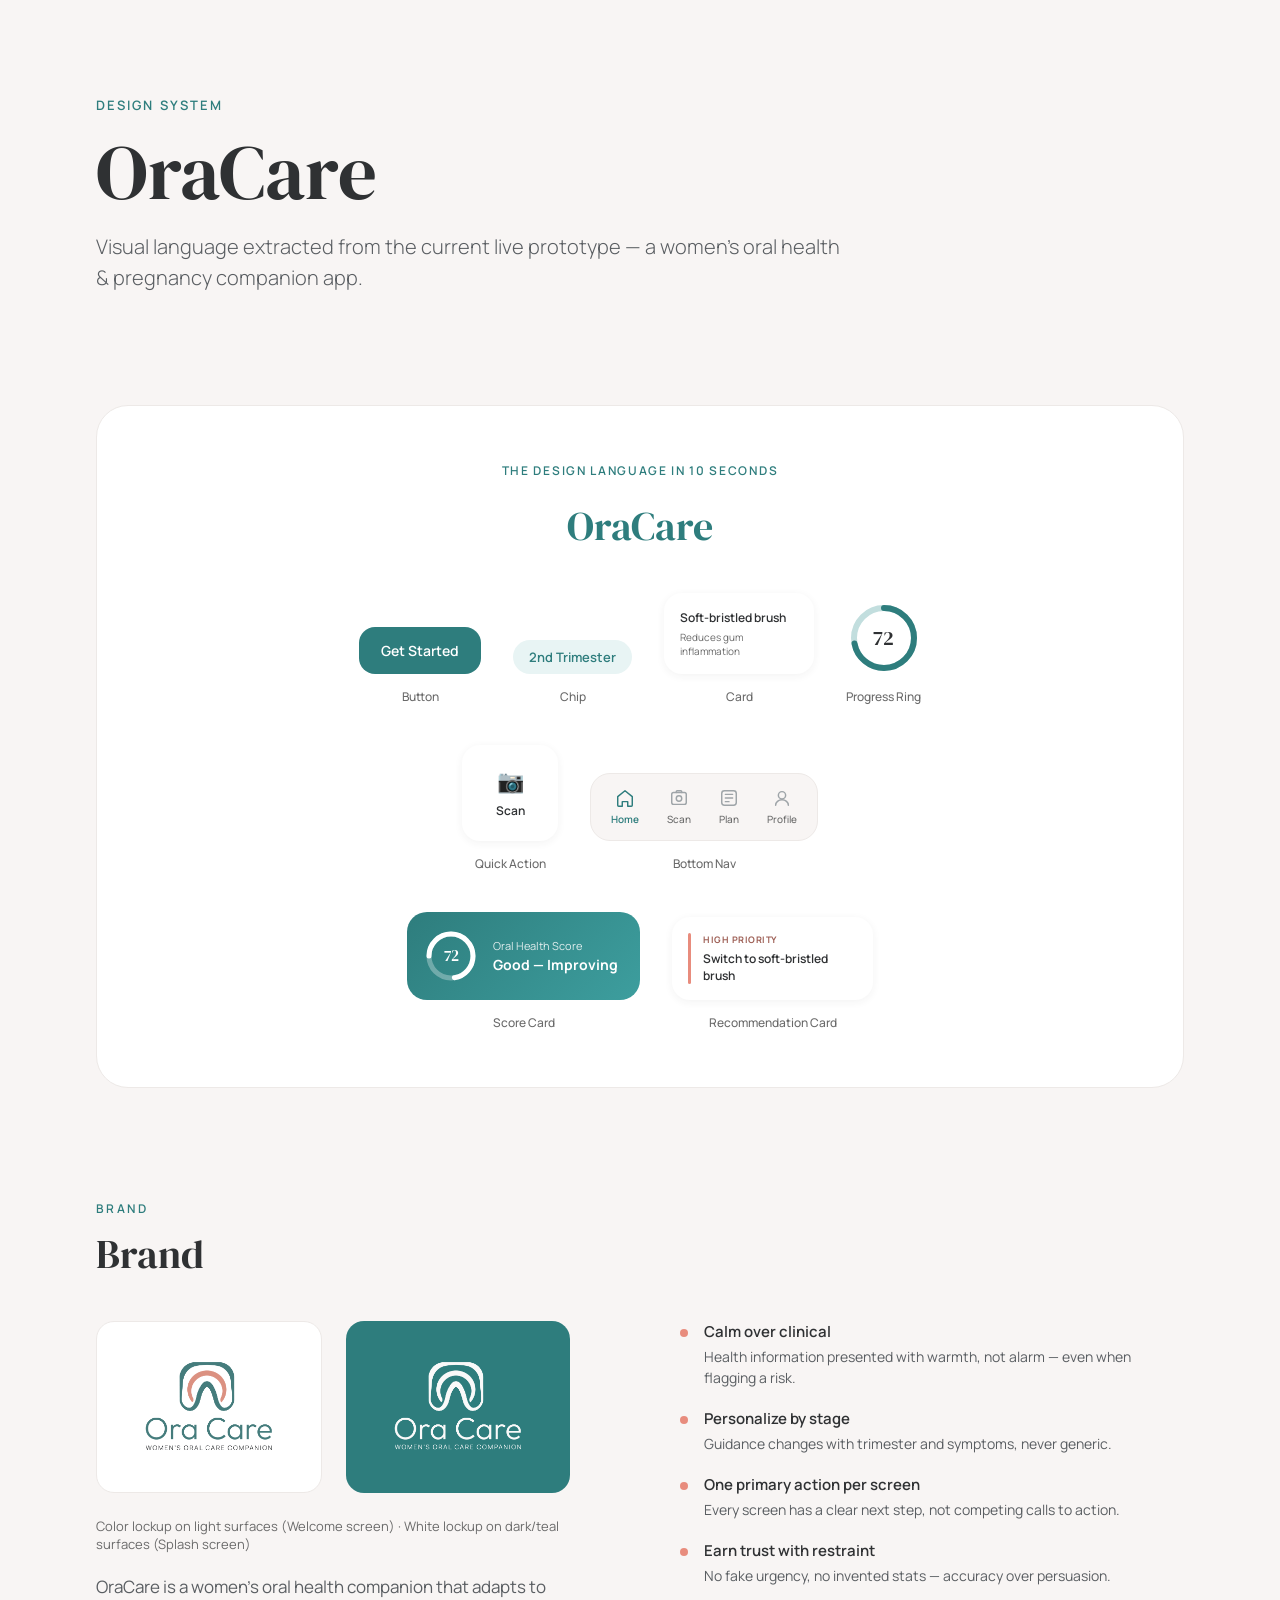
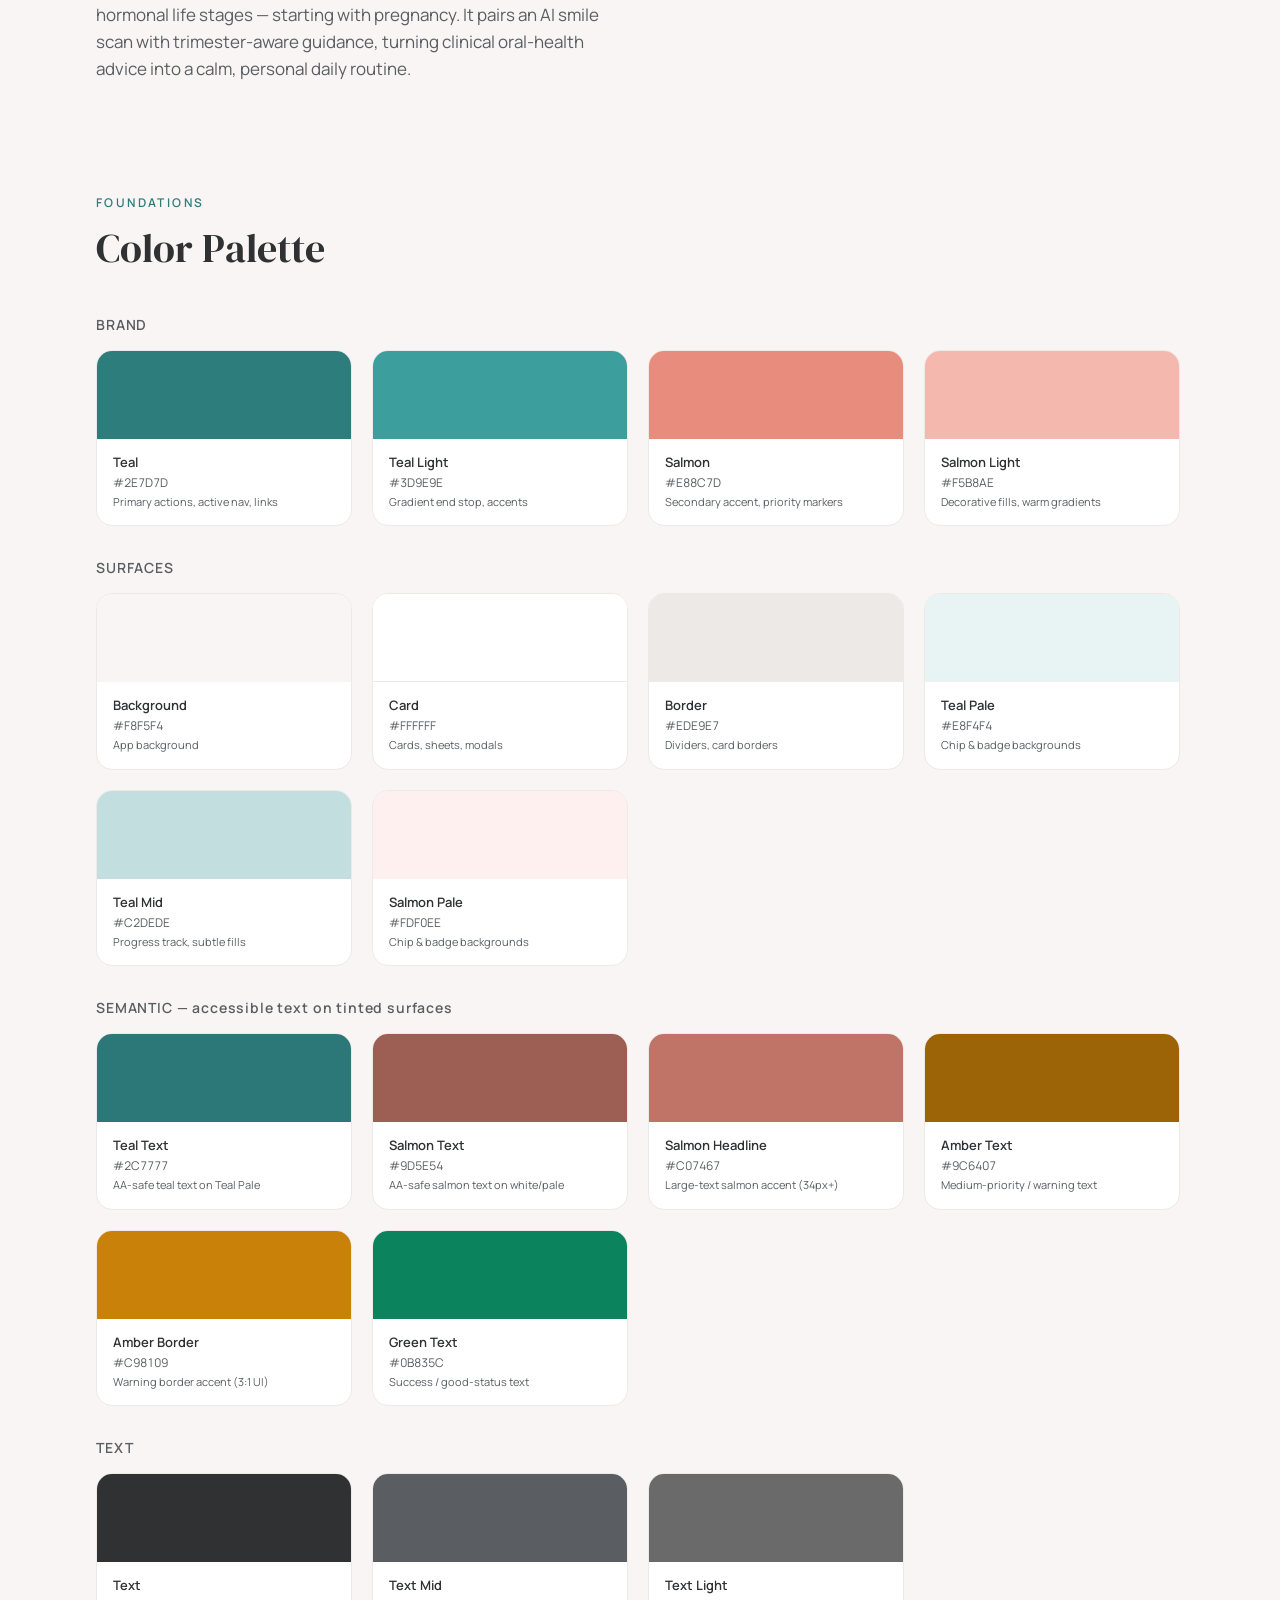
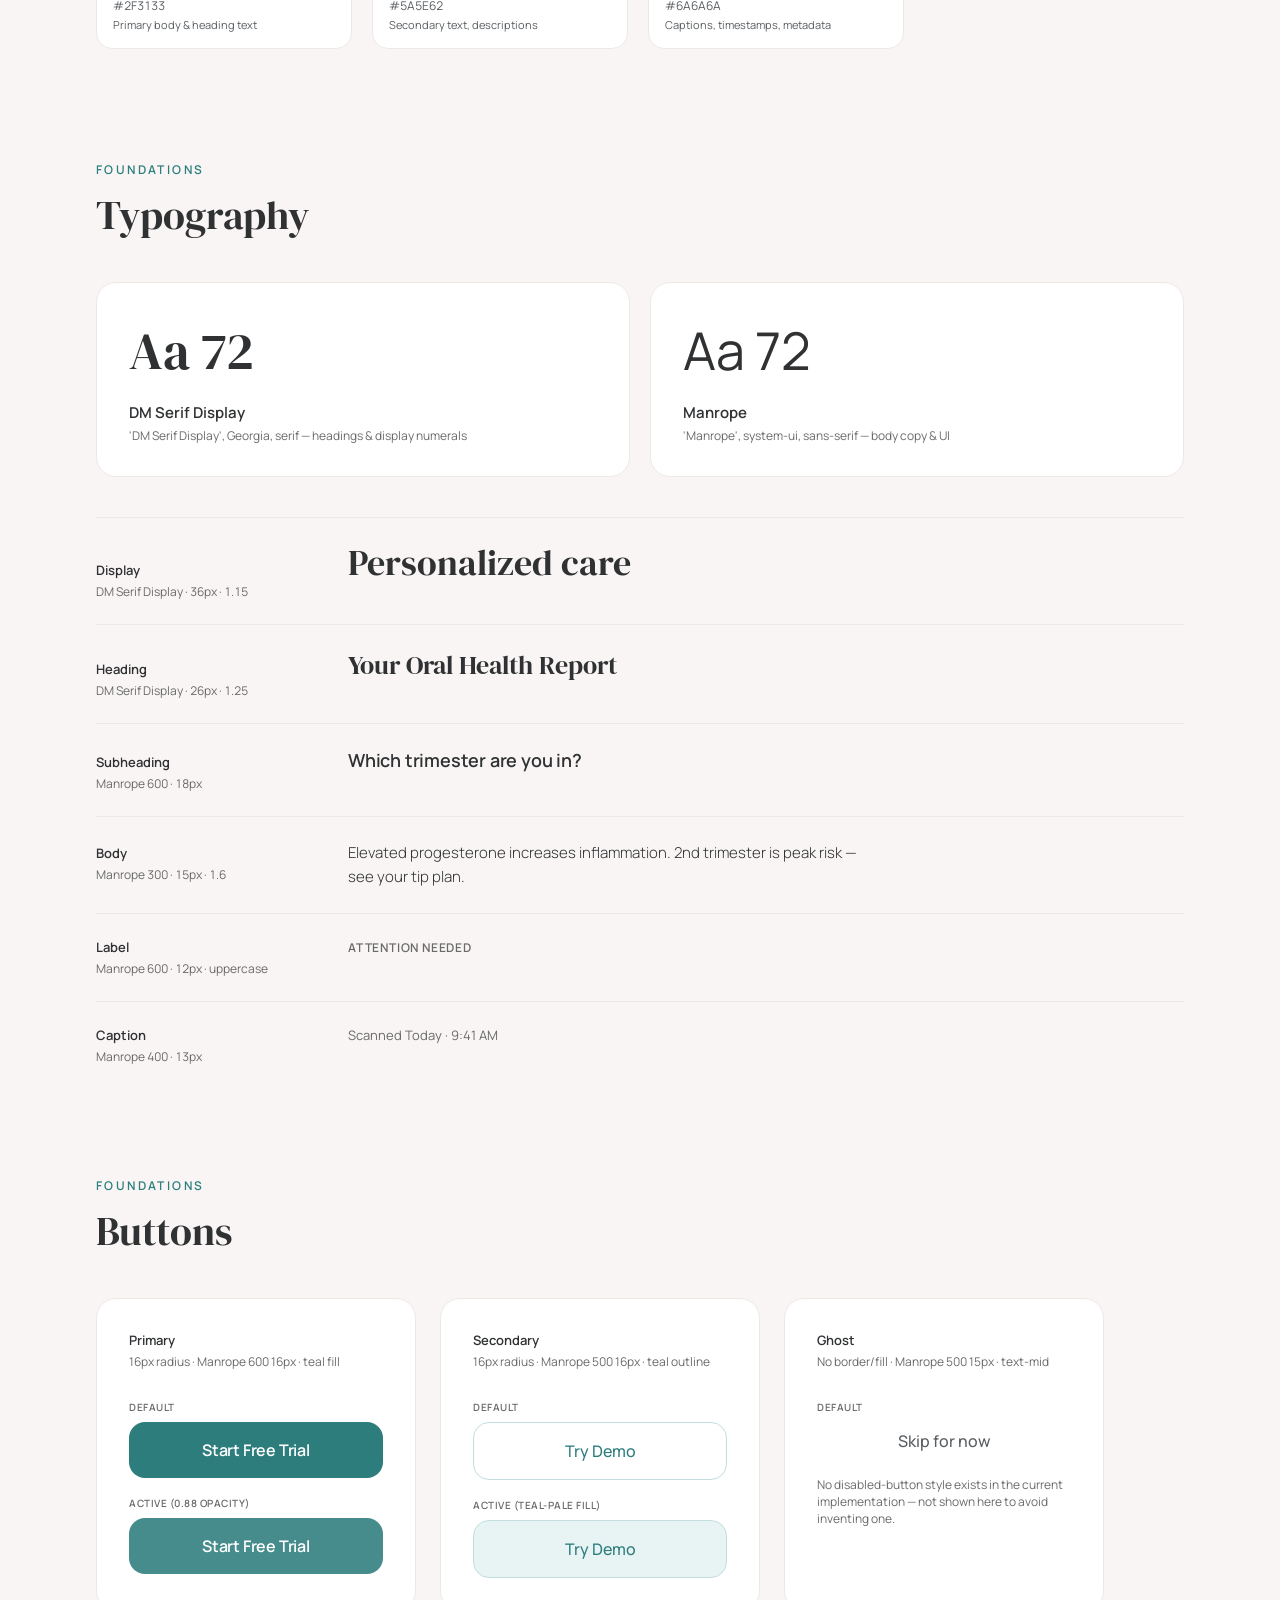
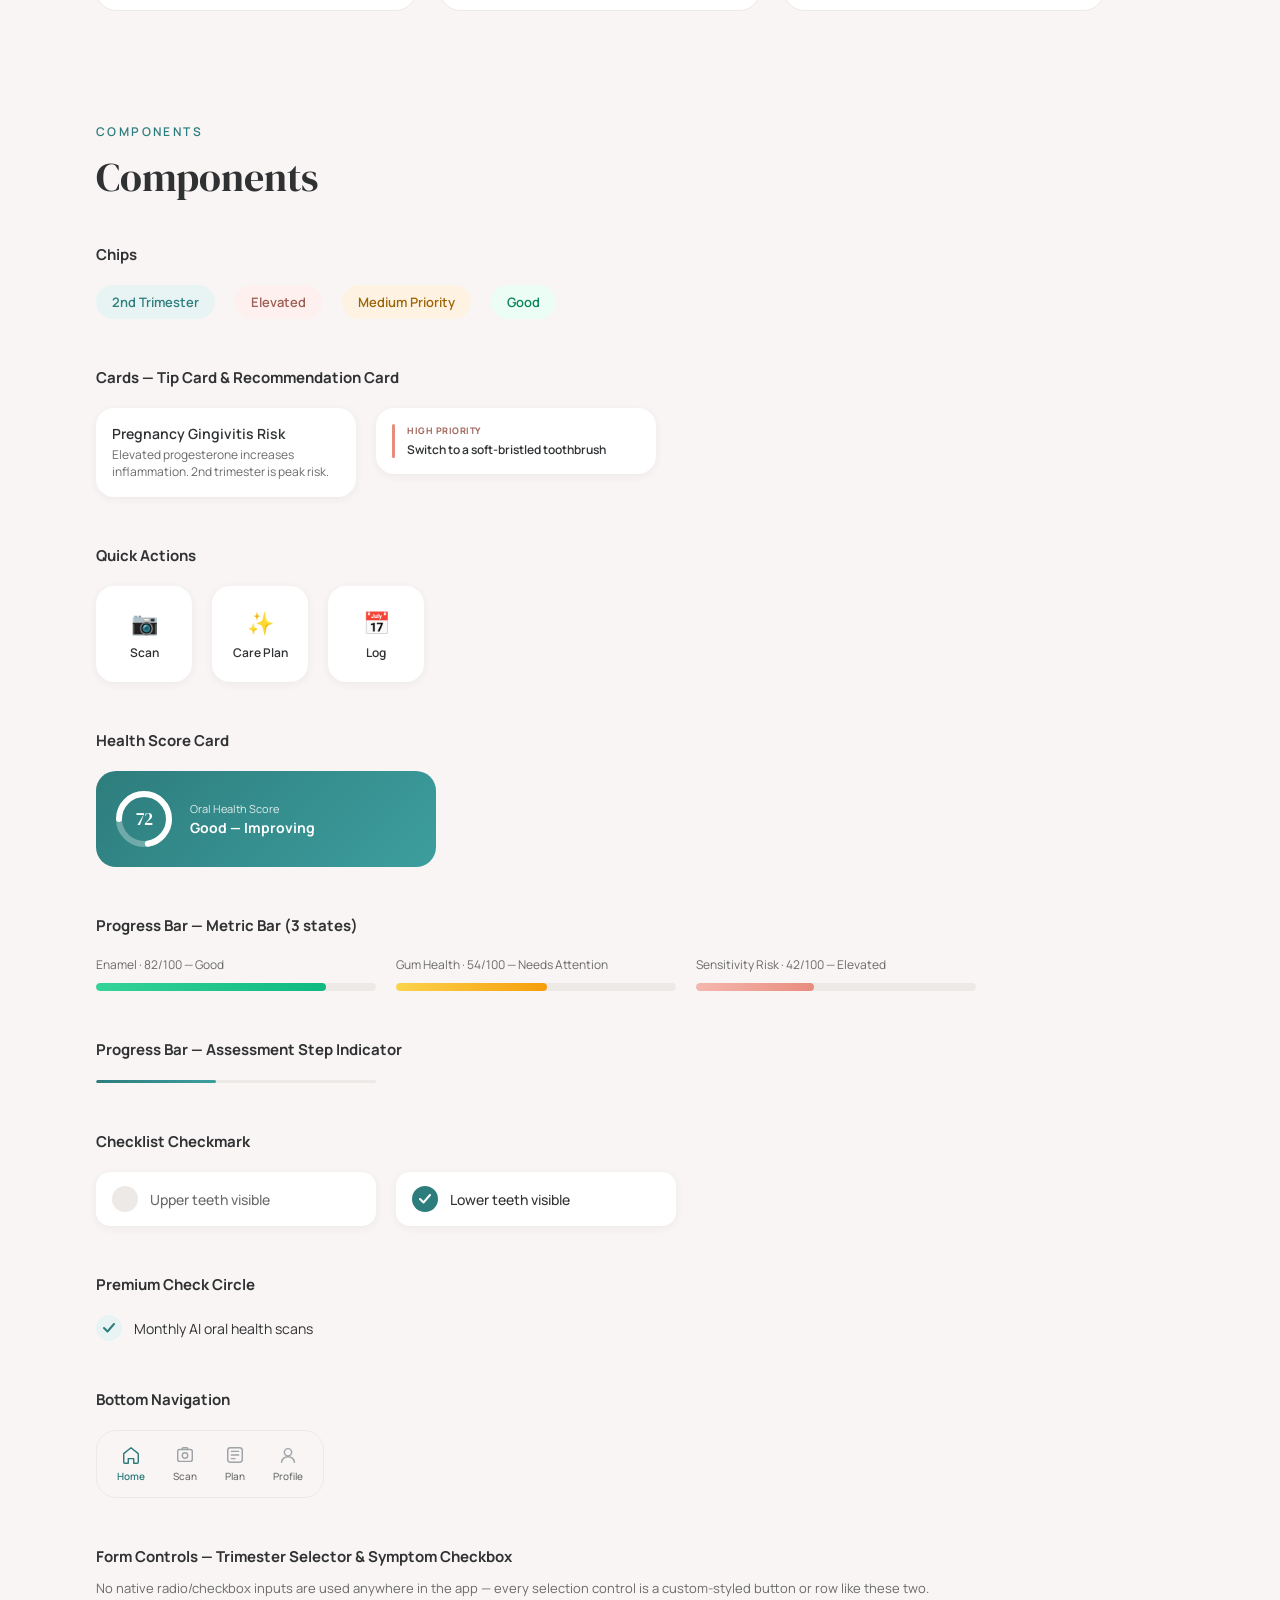
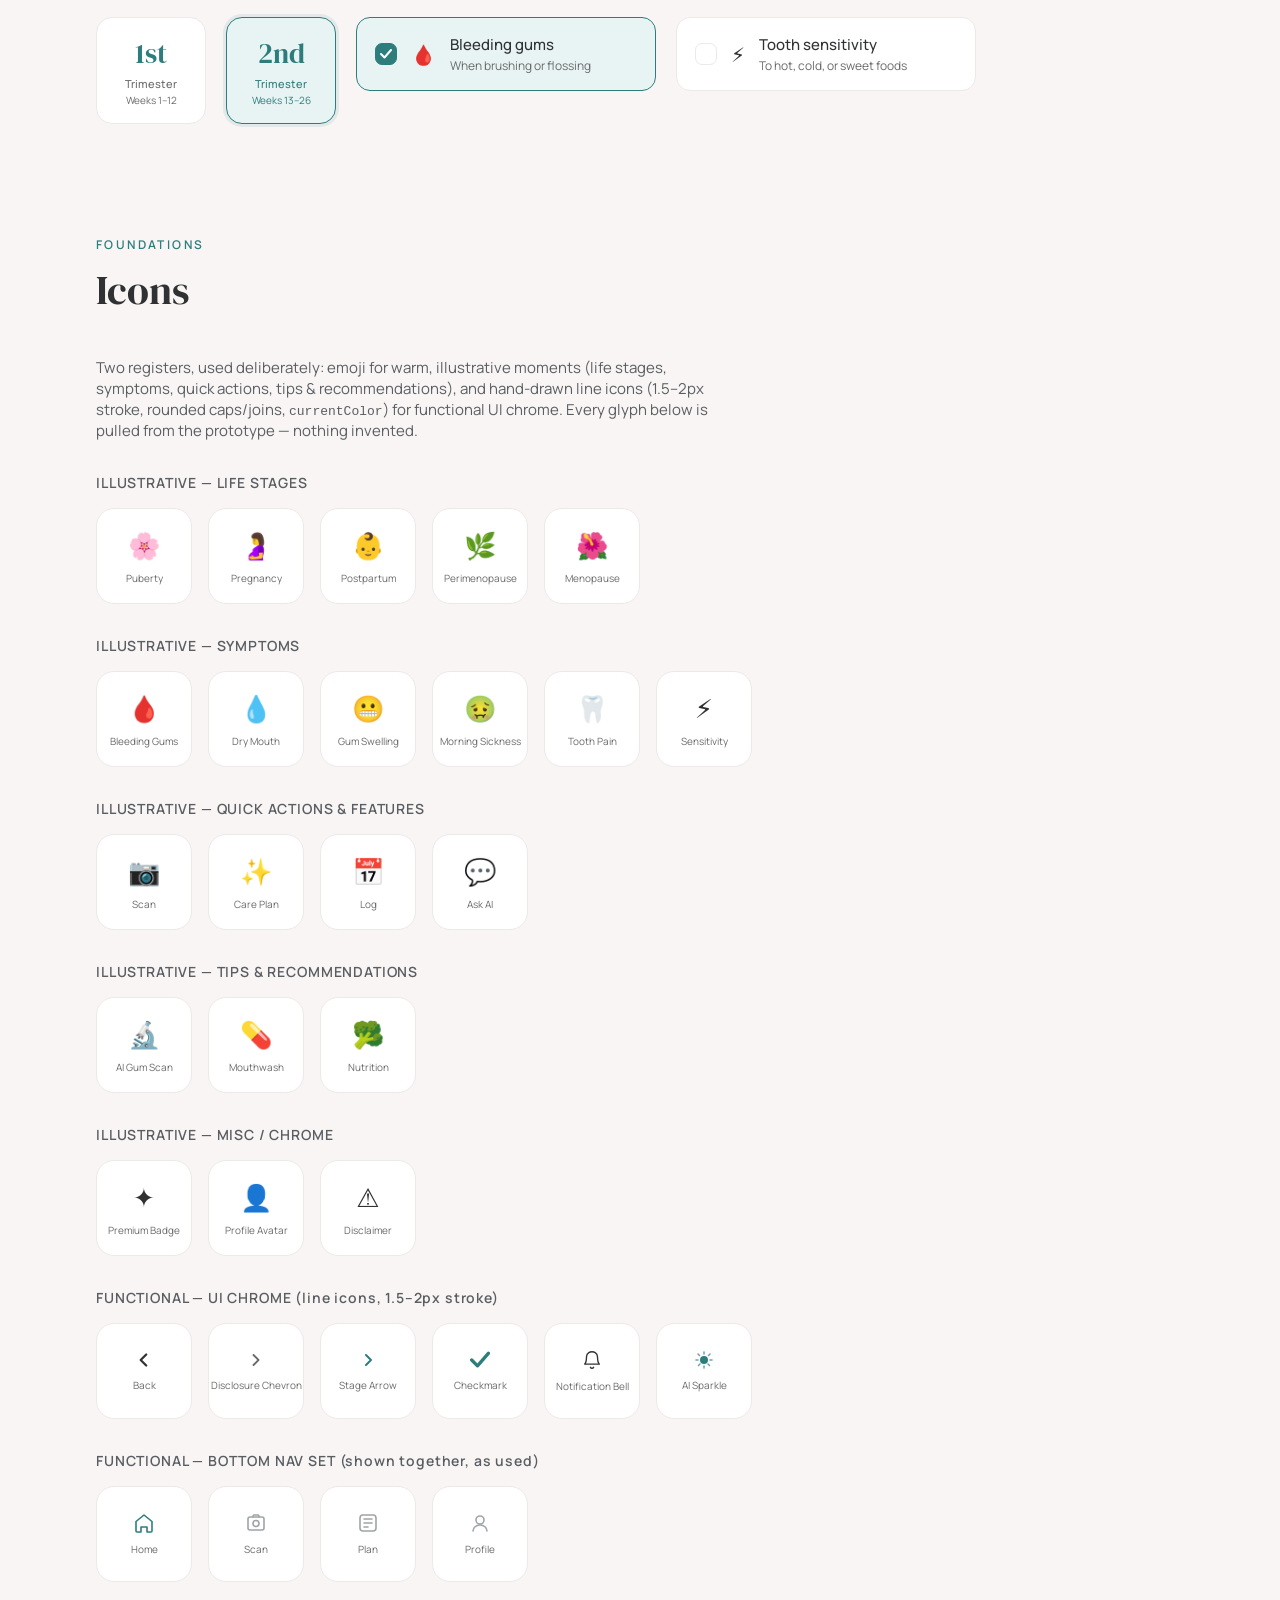
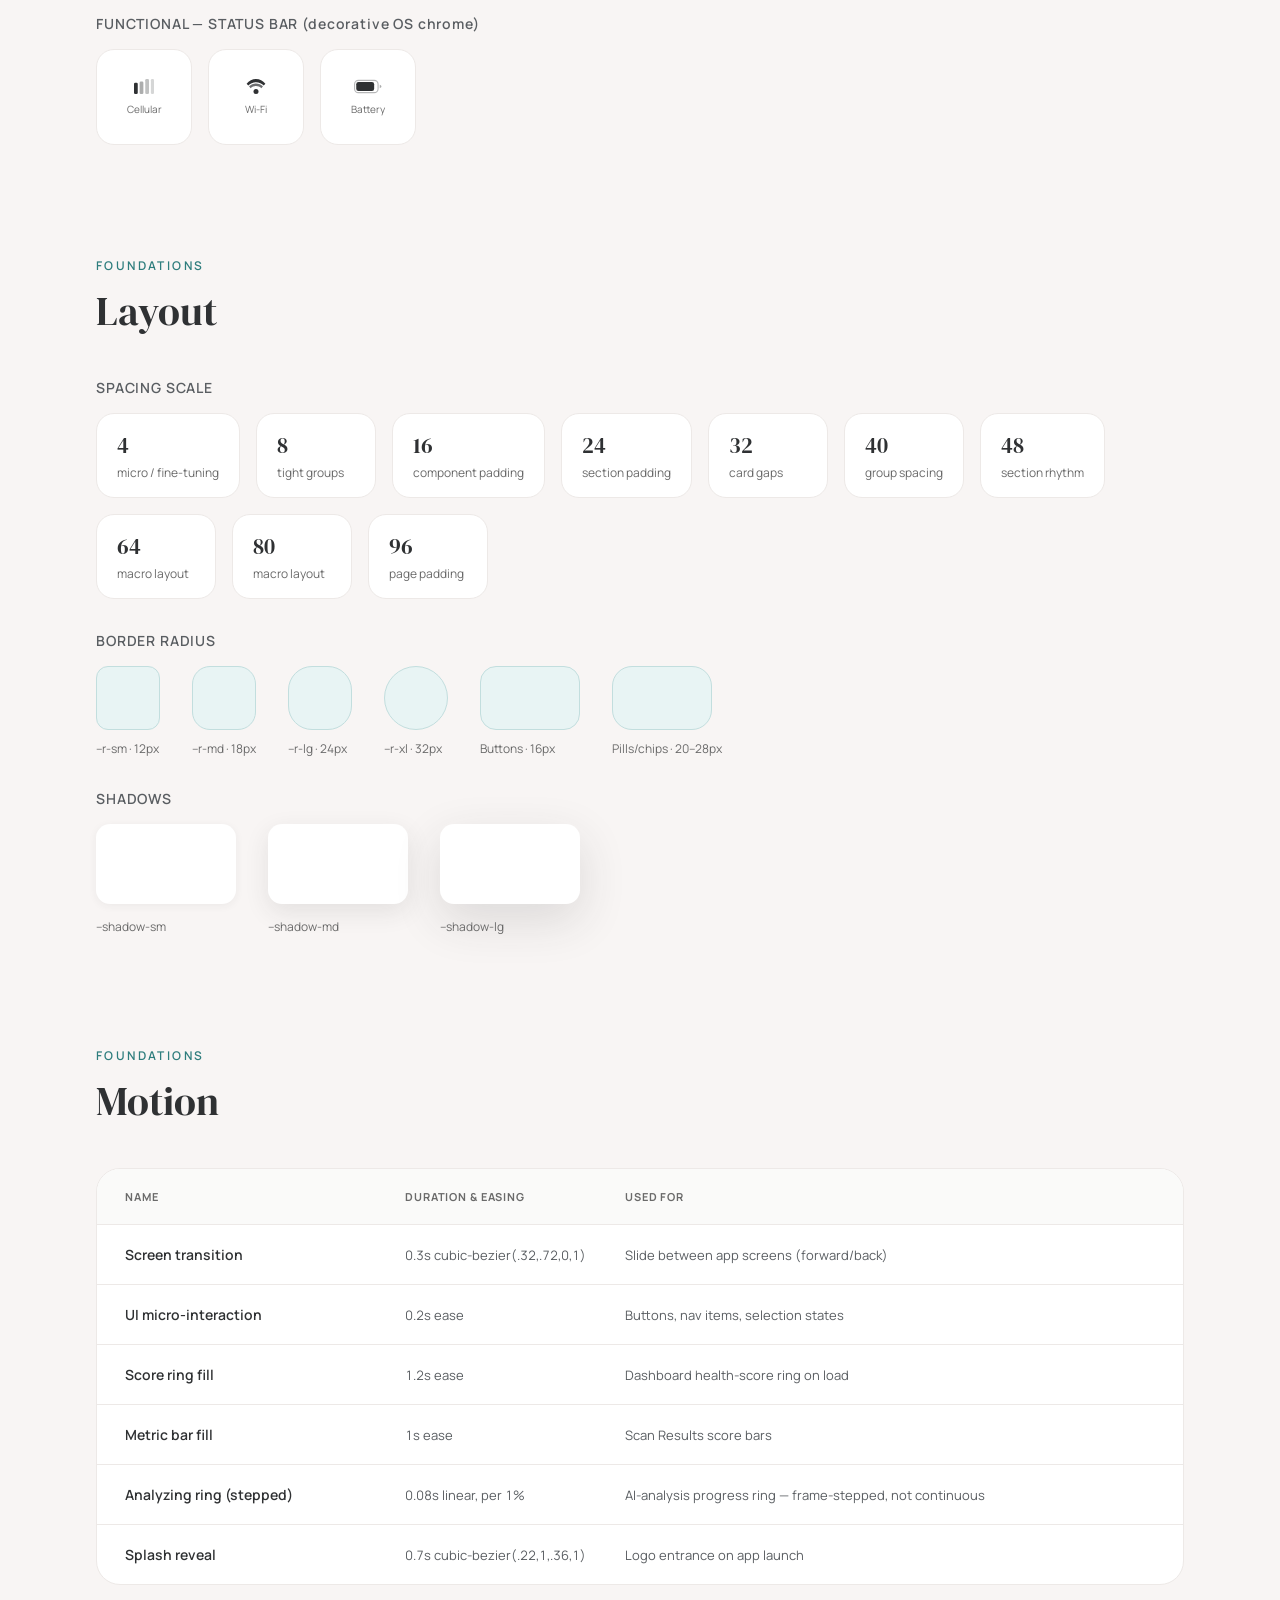
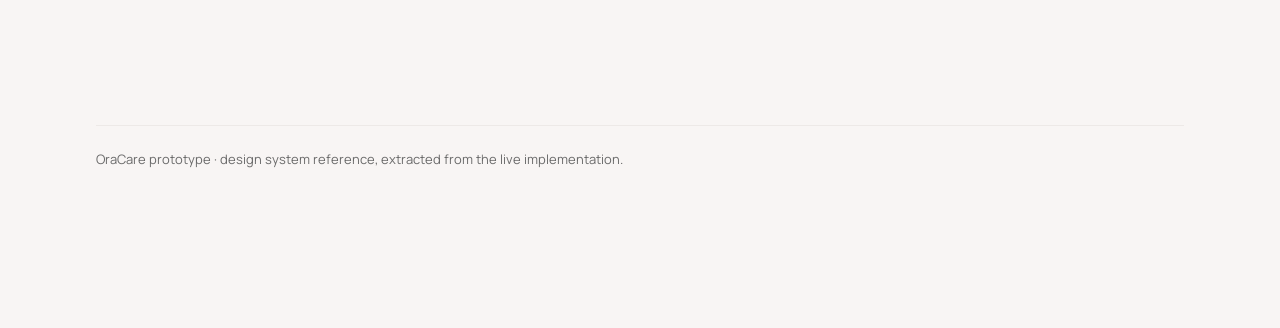
==== commit f0f91cd1: "Fix design-system-showcase.html to match real app exactly - Bottom nav icons: use real hardcoded str" ====
--- a/design-system-showcase.html
+++ b/design-system-showcase.html
@@ -138,21 +138,44 @@
   .comp-block-title { font-size: 15px; font-weight: 700; margin: 0 0 20px; }
   .comp-row { display: flex; gap: 20px; flex-wrap: wrap; align-items: flex-start; }
 
-  /* form controls */
-  .tri-btn { width: 140px; padding: 20px 12px; border-radius: var(--r-md); border: 1px solid var(--border); text-align: center; background: white; }
-  .tri-btn.selected { border: 1.5px solid var(--teal); background: var(--teal-pale); }
-  .tri-num { font-family: var(--font-display); font-size: 24px; color: var(--teal); display: block; }
-  .tri-label { font-size: 13px; margin-top: 4px; display: block; }
-  .tri-weeks { font-size: 11px; color: var(--text-light); display: block; }
-  .symptom-row { display: flex; align-items: center; gap: 12px; padding: 16px; background: white; border: 1px solid var(--border); border-radius: var(--r-md); width: 280px; }
-  .symptom-check { width: 22px; height: 22px; border-radius: 7px; border: 1.5px solid var(--border); flex-shrink: 0; display: flex; align-items: center; justify-content: center; }
-  .symptom-check.checked { background: var(--teal); border-color: var(--teal); color: white; font-size: 12px; }
-  .symptom-text { font-size: 14px; }
-
-  /* progress bar */
-  .metric-bar-demo { width: 320px; }
-  .metric-bar-track { height: 8px; background: var(--border); border-radius: 4px; overflow: hidden; margin-top: 10px; }
-  .metric-bar-fill { height: 100%; border-radius: 4px; background: linear-gradient(90deg, #34D399, #10B981); width: 82%; }
+  /* form controls — values match .tri-btn / .symptom-item in style.css exactly */
+  .tri-btn { width: 110px; padding: 16px 10px; border-radius: 16px; border: 1.5px solid var(--border); text-align: center; background: white; font-family: var(--font-body); }
+  .tri-btn.selected { border-color: var(--teal); background: var(--teal-pale); box-shadow: 0 0 0 3px rgba(46,125,125,0.1); }
+  .tri-btn .tri-num { font-family: var(--font-display); font-size: 28px; color: var(--teal); display: block; }
+  .tri-btn .tri-label { font-size: 11px; color: var(--text-light); margin-top: 4px; font-weight: 500; display: block; }
+  .tri-btn .tri-weeks { font-size: 10px; color: var(--text-light); margin-top: 2px; display: block; }
+  .tri-btn.selected .tri-label, .tri-btn.selected .tri-weeks { color: var(--teal); }
+
+  .symptom-item { display: flex; align-items: center; gap: 14px; padding: 16px 18px; background: white; border: 1.5px solid var(--border); border-radius: 14px; width: 300px; }
+  .symptom-item.checked { border-color: var(--teal); background: var(--teal-pale); }
+  .symptom-check { width: 22px; height: 22px; border-radius: 7px; border: 1.5px solid var(--border); background: white; flex-shrink: 0; display: flex; align-items: center; justify-content: center; }
+  .symptom-item.checked .symptom-check { background: var(--teal); border-color: var(--teal); }
+  .symptom-icon { font-size: 20px; }
+  .symptom-text { flex: 1; }
+  .symptom-name { font-size: 15px; font-weight: 500; }
+  .symptom-sub { font-size: 12px; color: var(--text-light); margin-top: 2px; }
+
+  /* checklist checkmark — matches .check-item / .check-icon in style.css exactly */
+  .check-item { display: flex; align-items: center; gap: 12px; padding: 14px 16px; background: white; border-radius: 14px; font-size: 14px; font-weight: 500; color: var(--text-light); box-shadow: var(--shadow-sm); width: 280px; }
+  .check-item.done { color: var(--text); }
+  .check-icon { width: 26px; height: 26px; border-radius: 50%; background: var(--border); display: flex; align-items: center; justify-content: center; flex-shrink: 0; }
+  .check-item.done .check-icon { background: var(--teal); }
+
+  /* premium check circle — matches .premium-check-circle in style.css exactly */
+  .premium-check-circle { width: 26px; height: 26px; border-radius: 50%; background: var(--teal-pale); display: flex; align-items: center; justify-content: center; flex-shrink: 0; }
+
+  /* assessment progress bar — matches .assessment-progress in style.css exactly */
+  .assessment-progress-demo { width: 280px; height: 3px; background: var(--border); border-radius: 2px; overflow: hidden; }
+  .assessment-progress-demo-fill { height: 100%; width: 43%; background: linear-gradient(90deg, var(--teal), var(--teal-light)); border-radius: 2px; }
+
+  /* progress / metric bar — matches .metric-bar in style.css exactly, all 3 real variants */
+  .metric-bar-demo { width: 280px; }
+  .metric-bar-demo-label { font-size: 12px; color: var(--text-light); margin: 0 0 10px; }
+  .metric-bar-track { height: 8px; background: var(--border); border-radius: 4px; overflow: hidden; }
+  .metric-bar-fill { height: 100%; border-radius: 4px; }
+  .bar-good { background: linear-gradient(90deg, #34D399, #10B981); width: 82%; }
+  .bar-warn { background: linear-gradient(90deg, #FCD34D, #F59E0B); width: 54%; }
+  .bar-poor { background: linear-gradient(90deg, var(--salmon-light), var(--salmon)); width: 42%; }
 
   /* icons */
   .icon-grid { display: flex; gap: 16px; flex-wrap: wrap; }
@@ -223,10 +246,10 @@
         </div>
         <div class="hero-cell">
           <div class="m-nav">
-            <div class="m-nav-item active">🏠<span>Home</span></div>
-            <div class="m-nav-item">📷<span>Scan</span></div>
-            <div class="m-nav-item">📋<span>Plan</span></div>
-            <div class="m-nav-item">👤<span>Profile</span></div>
+            <div class="m-nav-item active"><svg width="20" height="20" viewBox="0 0 22 22" fill="none"><path d="M3 9.5L11 3L19 9.5V19C19 19.6 18.6 20 18 20H14V15H8V20H4C3.4 20 3 19.6 3 19V9.5Z" stroke="#2E7D7D" stroke-width="1.6" stroke-linejoin="round"/></svg><span>Home</span></div>
+            <div class="m-nav-item"><svg width="20" height="20" viewBox="0 0 22 22" fill="none"><rect x="3" y="5" width="16" height="13" rx="2" stroke="#9EA4A8" stroke-width="1.6"/><circle cx="11" cy="11.5" r="3" stroke="#9EA4A8" stroke-width="1.6"/><path d="M8 5V4C8 3.4 8.4 3 9 3H13C13.6 3 14 3.4 14 4V5" stroke="#9EA4A8" stroke-width="1.6" stroke-linecap="round"/></svg><span>Scan</span></div>
+            <div class="m-nav-item"><svg width="20" height="20" viewBox="0 0 22 22" fill="none"><path d="M7 11H15M7 7H15M7 15H11" stroke="#9EA4A8" stroke-width="1.6" stroke-linecap="round"/><rect x="3" y="3" width="16" height="16" rx="3" stroke="#9EA4A8" stroke-width="1.6"/></svg><span>Plan</span></div>
+            <div class="m-nav-item"><svg width="20" height="20" viewBox="0 0 22 22" fill="none"><circle cx="11" cy="8" r="4" stroke="#9EA4A8" stroke-width="1.6"/><path d="M4 19C4 15.7 7.1 13 11 13C14.9 13 18 15.7 18 19" stroke="#9EA4A8" stroke-width="1.6" stroke-linecap="round"/></svg><span>Profile</span></div>
           </div>
           <span class="hero-cell-caption">Bottom Nav</span>
         </div>
@@ -257,10 +280,15 @@
     <h2 class="sec-title">Brand</h2>
     <div style="display:flex; gap:80px; flex-wrap:wrap;">
       <div style="flex: 1; min-width:480px; max-width:560px;">
-        <div style="display:flex; align-items:center; gap:12px; margin-bottom:20px;">
-          <div style="width:40px;height:40px;border-radius:50%;background:var(--teal);"></div>
-          <p style="font-family:var(--font-display); font-size:30px; margin:0;">OraCare</p>
-        </div>
+        <div style="display:flex; gap:24px; margin-bottom:24px;">
+          <div style="background:white; border:1px solid var(--border); border-radius:var(--r-md); padding:24px 32px; display:flex; align-items:center; justify-content:center;">
+            <img src="assets/OraCare-Color.png" alt="OraCare" style="width:160px; height:auto; display:block;">
+          </div>
+          <div style="background:var(--teal); border-radius:var(--r-md); padding:24px 32px; display:flex; align-items:center; justify-content:center;">
+            <img src="assets/OraCare-White.png" alt="OraCare" style="width:160px; height:auto; display:block;">
+          </div>
+        </div>
+        <p style="font-size:13px; color:var(--text-light); margin:0 0 20px;">Color lockup on light surfaces (Welcome screen) · White lockup on dark/teal surfaces (Splash screen)</p>
         <p style="font-size:17px; line-height:1.6; color:var(--text-mid); margin:0;">OraCare is a women's oral health companion that adapts to hormonal life stages — starting with pregnancy. It pairs an AI smile scan with trimester-aware guidance, turning clinical oral-health advice into a calm, personal daily routine.</p>
       </div>
       <div style="flex:1; min-width:420px; display:flex; flex-direction:column; gap:20px;">
@@ -451,11 +479,50 @@
     </div>
 
     <div class="comp-block">
-      <p class="comp-block-title">Progress Bar</p>
+      <p class="comp-block-title">Progress Bar — Metric Bar (3 states)</p>
       <div class="comp-row">
         <div class="metric-bar-demo">
-          <p style="font-size:12px;color:var(--text-light); margin:0;">Enamel · 82/100</p>
-          <div class="metric-bar-track"><div class="metric-bar-fill"></div></div>
+          <p class="metric-bar-demo-label">Enamel · 82/100 — Good</p>
+          <div class="metric-bar-track"><div class="metric-bar-fill bar-good"></div></div>
+        </div>
+        <div class="metric-bar-demo">
+          <p class="metric-bar-demo-label">Gum Health · 54/100 — Needs Attention</p>
+          <div class="metric-bar-track"><div class="metric-bar-fill bar-warn"></div></div>
+        </div>
+        <div class="metric-bar-demo">
+          <p class="metric-bar-demo-label">Sensitivity Risk · 42/100 — Elevated</p>
+          <div class="metric-bar-track"><div class="metric-bar-fill bar-poor"></div></div>
+        </div>
+      </div>
+    </div>
+
+    <div class="comp-block">
+      <p class="comp-block-title">Progress Bar — Assessment Step Indicator</p>
+      <div class="comp-row">
+        <div class="assessment-progress-demo"><div class="assessment-progress-demo-fill"></div></div>
+      </div>
+    </div>
+
+    <div class="comp-block">
+      <p class="comp-block-title">Checklist Checkmark</p>
+      <div class="comp-row">
+        <div class="check-item">
+          <div class="check-icon"></div>
+          Upper teeth visible
+        </div>
+        <div class="check-item done">
+          <div class="check-icon"><svg width="12" height="10" viewBox="0 0 12 10" fill="none"><path d="M1 5L4.5 8.5L11 1" stroke="white" stroke-width="2" stroke-linecap="round" stroke-linejoin="round"/></svg></div>
+          Lower teeth visible
+        </div>
+      </div>
+    </div>
+
+    <div class="comp-block">
+      <p class="comp-block-title">Premium Check Circle</p>
+      <div class="comp-row">
+        <div style="display:flex; align-items:center; gap:12px; font-size:14px;">
+          <div class="premium-check-circle"><svg width="12" height="10" viewBox="0 0 12 10" fill="none"><path d="M1 5L4.5 8.5L11 1" stroke="#2E7D7D" stroke-width="2" stroke-linecap="round" stroke-linejoin="round"/></svg></div>
+          Monthly AI oral health scans
         </div>
       </div>
     </div>
@@ -464,21 +531,36 @@
       <p class="comp-block-title">Bottom Navigation</p>
       <div class="comp-row">
         <div class="m-nav">
-          <div class="m-nav-item active">🏠<span>Home</span></div>
-          <div class="m-nav-item">📷<span>Scan</span></div>
-          <div class="m-nav-item">📋<span>Plan</span></div>
-          <div class="m-nav-item">👤<span>Profile</span></div>
+          <div class="m-nav-item active"><svg width="20" height="20" viewBox="0 0 22 22" fill="none"><path d="M3 9.5L11 3L19 9.5V19C19 19.6 18.6 20 18 20H14V15H8V20H4C3.4 20 3 19.6 3 19V9.5Z" stroke="#2E7D7D" stroke-width="1.6" stroke-linejoin="round"/></svg><span>Home</span></div>
+          <div class="m-nav-item"><svg width="20" height="20" viewBox="0 0 22 22" fill="none"><rect x="3" y="5" width="16" height="13" rx="2" stroke="#9EA4A8" stroke-width="1.6"/><circle cx="11" cy="11.5" r="3" stroke="#9EA4A8" stroke-width="1.6"/><path d="M8 5V4C8 3.4 8.4 3 9 3H13C13.6 3 14 3.4 14 4V5" stroke="#9EA4A8" stroke-width="1.6" stroke-linecap="round"/></svg><span>Scan</span></div>
+          <div class="m-nav-item"><svg width="20" height="20" viewBox="0 0 22 22" fill="none"><path d="M7 11H15M7 7H15M7 15H11" stroke="#9EA4A8" stroke-width="1.6" stroke-linecap="round"/><rect x="3" y="3" width="16" height="16" rx="3" stroke="#9EA4A8" stroke-width="1.6"/></svg><span>Plan</span></div>
+          <div class="m-nav-item"><svg width="20" height="20" viewBox="0 0 22 22" fill="none"><circle cx="11" cy="8" r="4" stroke="#9EA4A8" stroke-width="1.6"/><path d="M4 19C4 15.7 7.1 13 11 13C14.9 13 18 15.7 18 19" stroke="#9EA4A8" stroke-width="1.6" stroke-linecap="round"/></svg><span>Profile</span></div>
         </div>
       </div>
     </div>
 
     <div class="comp-block">
       <p class="comp-block-title">Form Controls — Trimester Selector &amp; Symptom Checkbox</p>
+      <p style="font-size:13px; color:var(--text-light); margin:-8px 0 20px;">No native radio/checkbox inputs are used anywhere in the app — every selection control is a custom-styled button or row like these two.</p>
       <div class="comp-row">
         <div class="tri-btn"><span class="tri-num">1st</span><span class="tri-label">Trimester</span><span class="tri-weeks">Weeks 1–12</span></div>
         <div class="tri-btn selected"><span class="tri-num">2nd</span><span class="tri-label">Trimester</span><span class="tri-weeks">Weeks 13–26</span></div>
-        <div class="symptom-row"><div class="symptom-check checked">✓</div><span class="symptom-text">Bleeding gums</span></div>
-        <div class="symptom-row"><div class="symptom-check"></div><span class="symptom-text">Tooth sensitivity</span></div>
+        <div class="symptom-item checked">
+          <div class="symptom-check"><svg width="12" height="10" viewBox="0 0 12 10" fill="none"><path d="M1 5L4.5 8.5L11 1" stroke="white" stroke-width="2" stroke-linecap="round" stroke-linejoin="round"/></svg></div>
+          <span class="symptom-icon">🩸</span>
+          <div class="symptom-text">
+            <div class="symptom-name">Bleeding gums</div>
+            <div class="symptom-sub">When brushing or flossing</div>
+          </div>
+        </div>
+        <div class="symptom-item">
+          <div class="symptom-check"></div>
+          <span class="symptom-icon">⚡</span>
+          <div class="symptom-text">
+            <div class="symptom-name">Tooth sensitivity</div>
+            <div class="symptom-sub">To hot, cold, or sweet foods</div>
+          </div>
+        </div>
       </div>
     </div>
   </section>
@@ -487,25 +569,87 @@
   <section>
     <p class="sec-kicker">FOUNDATIONS</p>
     <h2 class="sec-title">Icons</h2>
-    <p style="font-size:15px; color:var(--text-mid); max-width:70ch; margin:0 0 32px;">Two registers, used deliberately: emoji for warm, illustrative moments (feature icons, quick actions, symptom markers), and hand-drawn line icons (1.5–2px stroke, rounded caps/joins, <code style="font-size:13px;">currentColor</code>) for functional UI chrome — navigation, back buttons, checkmarks.</p>
-    <div class="group">
-      <p class="group-label">ILLUSTRATIVE (emoji)</p>
+    <p style="font-size:15px; color:var(--text-mid); max-width:70ch; margin:0 0 32px;">Two registers, used deliberately: emoji for warm, illustrative moments (life stages, symptoms, quick actions, tips &amp; recommendations), and hand-drawn line icons (1.5–2px stroke, rounded caps/joins, <code style="font-size:13px;">currentColor</code>) for functional UI chrome. Every glyph below is pulled from the prototype — nothing invented.</p>
+
+    <div class="group">
+      <p class="group-label">ILLUSTRATIVE — LIFE STAGES</p>
+      <div class="icon-grid">
+        <div class="icon-cell"><span class="icon-cell-glyph">🌸</span><span class="icon-cell-label">Puberty</span></div>
+        <div class="icon-cell"><span class="icon-cell-glyph">🤰</span><span class="icon-cell-label">Pregnancy</span></div>
+        <div class="icon-cell"><span class="icon-cell-glyph">👶</span><span class="icon-cell-label">Postpartum</span></div>
+        <div class="icon-cell"><span class="icon-cell-glyph">🌿</span><span class="icon-cell-label">Perimenopause</span></div>
+        <div class="icon-cell"><span class="icon-cell-glyph">🌺</span><span class="icon-cell-label">Menopause</span></div>
+      </div>
+    </div>
+
+    <div class="group">
+      <p class="group-label">ILLUSTRATIVE — SYMPTOMS</p>
+      <div class="icon-grid">
+        <div class="icon-cell"><span class="icon-cell-glyph">🩸</span><span class="icon-cell-label">Bleeding Gums</span></div>
+        <div class="icon-cell"><span class="icon-cell-glyph">💧</span><span class="icon-cell-label">Dry Mouth</span></div>
+        <div class="icon-cell"><span class="icon-cell-glyph">😬</span><span class="icon-cell-label">Gum Swelling</span></div>
+        <div class="icon-cell"><span class="icon-cell-glyph">🤢</span><span class="icon-cell-label">Morning Sickness</span></div>
+        <div class="icon-cell"><span class="icon-cell-glyph">🦷</span><span class="icon-cell-label">Tooth Pain</span></div>
+        <div class="icon-cell"><span class="icon-cell-glyph">⚡</span><span class="icon-cell-label">Sensitivity</span></div>
+      </div>
+    </div>
+
+    <div class="group">
+      <p class="group-label">ILLUSTRATIVE — QUICK ACTIONS &amp; FEATURES</p>
       <div class="icon-grid">
         <div class="icon-cell"><span class="icon-cell-glyph">📷</span><span class="icon-cell-label">Scan</span></div>
         <div class="icon-cell"><span class="icon-cell-glyph">✨</span><span class="icon-cell-label">Care Plan</span></div>
-        <div class="icon-cell"><span class="icon-cell-glyph">🦷</span><span class="icon-cell-label">Enamel</span></div>
-        <div class="icon-cell"><span class="icon-cell-glyph">🩸</span><span class="icon-cell-label">Gingivitis</span></div>
-        <div class="icon-cell"><span class="icon-cell-glyph">💧</span><span class="icon-cell-label">Dry Mouth</span></div>
-        <div class="icon-cell"><span class="icon-cell-glyph">🤰</span><span class="icon-cell-label">Pregnancy</span></div>
-      </div>
-    </div>
-    <div class="group">
-      <p class="group-label">FUNCTIONAL (line icons, 1.5–2px stroke)</p>
+        <div class="icon-cell"><span class="icon-cell-glyph">📅</span><span class="icon-cell-label">Log</span></div>
+        <div class="icon-cell"><span class="icon-cell-glyph">💬</span><span class="icon-cell-label">Ask AI</span></div>
+      </div>
+    </div>
+
+    <div class="group">
+      <p class="group-label">ILLUSTRATIVE — TIPS &amp; RECOMMENDATIONS</p>
+      <div class="icon-grid">
+        <div class="icon-cell"><span class="icon-cell-glyph">🔬</span><span class="icon-cell-label">AI Gum Scan</span></div>
+        <div class="icon-cell"><span class="icon-cell-glyph">💊</span><span class="icon-cell-label">Mouthwash</span></div>
+        <div class="icon-cell"><span class="icon-cell-glyph">🥦</span><span class="icon-cell-label">Nutrition</span></div>
+      </div>
+    </div>
+
+    <div class="group">
+      <p class="group-label">ILLUSTRATIVE — MISC / CHROME</p>
+      <div class="icon-grid">
+        <div class="icon-cell"><span class="icon-cell-glyph">✦</span><span class="icon-cell-label">Premium Badge</span></div>
+        <div class="icon-cell"><span class="icon-cell-glyph">👤</span><span class="icon-cell-label">Profile Avatar</span></div>
+        <div class="icon-cell"><span class="icon-cell-glyph">⚠️</span><span class="icon-cell-label">Disclaimer</span></div>
+      </div>
+    </div>
+
+    <div class="group">
+      <p class="group-label">FUNCTIONAL — UI CHROME (line icons, 1.5–2px stroke)</p>
       <div class="icon-grid">
         <div class="icon-cell"><svg width="20" height="20" viewBox="0 0 18 18" fill="none"><path d="M11 14L6 9L11 4" stroke="#2F3133" stroke-width="2" stroke-linecap="round" stroke-linejoin="round"/></svg><span class="icon-cell-label">Back</span></div>
+        <div class="icon-cell"><svg width="20" height="20" viewBox="0 0 16 16" fill="none"><path d="M6 4L10 8L6 12" stroke="#6A6A6A" stroke-width="1.5" stroke-linecap="round" stroke-linejoin="round"/></svg><span class="icon-cell-label">Disclosure Chevron</span></div>
+        <div class="icon-cell"><svg width="20" height="20" viewBox="0 0 20 20" fill="none"><path d="M8 5L13 10L8 15" stroke="#2E7D7D" stroke-width="2" stroke-linecap="round" stroke-linejoin="round"/></svg><span class="icon-cell-label">Stage Arrow</span></div>
+        <div class="icon-cell"><svg width="20" height="20" viewBox="0 0 12 10" fill="none"><path d="M1 5L4.5 8.5L11 1" stroke="#2E7D7D" stroke-width="2" stroke-linecap="round" stroke-linejoin="round"/></svg><span class="icon-cell-label">Checkmark</span></div>
+        <div class="icon-cell"><svg width="22" height="22" viewBox="0 0 24 24" fill="none"><path d="M18 8.5C18 6.5 17 5 15.5 4C14.5 3.3 13.3 3 12 3C10.7 3 9.5 3.3 8.5 4C7 5 6 6.5 6 8.5C6 14.5 4 16.5 4 16.5H20C20 16.5 18 14.5 18 8.5Z" stroke="#2F3133" stroke-width="1.5" stroke-linecap="round" stroke-linejoin="round"/><path d="M13.7 20C13.4 20.6 12.7 21 12 21C11.3 21 10.6 20.6 10.3 20" stroke="#2F3133" stroke-width="1.5" stroke-linecap="round" stroke-linejoin="round"/></svg><span class="icon-cell-label">Notification Bell</span></div>
+        <div class="icon-cell"><svg width="20" height="20" viewBox="0 0 20 20" fill="none"><circle cx="10" cy="10" r="4" fill="#2E7D7D"/><path d="M10 4 L10 2 M10 18 L10 16 M4 10 L2 10 M18 10 L16 10 M5.5 5.5 L4 4 M15.5 15.5 L14 14 M14.5 5.5 L16 4 M4.5 15.5 L6 14" stroke="#2E7D7D" stroke-width="1.5" stroke-linecap="round" opacity="0.7"/></svg><span class="icon-cell-label">AI Sparkle</span></div>
+      </div>
+    </div>
+
+    <div class="group">
+      <p class="group-label">FUNCTIONAL — BOTTOM NAV SET (shown together, as used)</p>
+      <div class="icon-grid">
         <div class="icon-cell"><svg width="22" height="22" viewBox="0 0 22 22" fill="none"><path d="M3 9.5L11 3L19 9.5V19C19 19.6 18.6 20 18 20H14V15H8V20H4C3.4 20 3 19.6 3 19V9.5Z" stroke="#2E7D7D" stroke-width="1.6" stroke-linejoin="round"/></svg><span class="icon-cell-label">Home</span></div>
-        <div class="icon-cell"><svg width="20" height="20" viewBox="0 0 16 16" fill="none"><path d="M6 4L10 8L6 12" stroke="#6A6A6A" stroke-width="1.5" stroke-linecap="round" stroke-linejoin="round"/></svg><span class="icon-cell-label">Chevron</span></div>
-        <div class="icon-cell"><svg width="20" height="20" viewBox="0 0 12 10" fill="none"><path d="M1 5L4.5 8.5L11 1" stroke="#2E7D7D" stroke-width="2" stroke-linecap="round" stroke-linejoin="round"/></svg><span class="icon-cell-label">Check</span></div>
+        <div class="icon-cell"><svg width="22" height="22" viewBox="0 0 22 22" fill="none"><rect x="3" y="5" width="16" height="13" rx="2" stroke="#9EA4A8" stroke-width="1.6"/><circle cx="11" cy="11.5" r="3" stroke="#9EA4A8" stroke-width="1.6"/><path d="M8 5V4C8 3.4 8.4 3 9 3H13C13.6 3 14 3.4 14 4V5" stroke="#9EA4A8" stroke-width="1.6" stroke-linecap="round"/></svg><span class="icon-cell-label">Scan</span></div>
+        <div class="icon-cell"><svg width="22" height="22" viewBox="0 0 22 22" fill="none"><path d="M7 11H15M7 7H15M7 15H11" stroke="#9EA4A8" stroke-width="1.6" stroke-linecap="round"/><rect x="3" y="3" width="16" height="16" rx="3" stroke="#9EA4A8" stroke-width="1.6"/></svg><span class="icon-cell-label">Plan</span></div>
+        <div class="icon-cell"><svg width="22" height="22" viewBox="0 0 22 22" fill="none"><circle cx="11" cy="8" r="4" stroke="#9EA4A8" stroke-width="1.6"/><path d="M4 19C4 15.7 7.1 13 11 13C14.9 13 18 15.7 18 19" stroke="#9EA4A8" stroke-width="1.6" stroke-linecap="round"/></svg><span class="icon-cell-label">Profile</span></div>
+      </div>
+    </div>
+
+    <div class="group">
+      <p class="group-label">FUNCTIONAL — STATUS BAR (decorative OS chrome)</p>
+      <div class="icon-grid">
+        <div class="icon-cell" style="color:#2F3133;"><svg width="20" height="15" viewBox="0 0 16 12" fill="none"><rect x="0" y="3" width="3" height="9" rx="1" fill="currentColor"/><rect x="4.5" y="2" width="3" height="10" rx="1" fill="currentColor" opacity="0.4"/><rect x="9" y="0" width="3" height="12" rx="1" fill="currentColor" opacity="0.3"/><rect x="13.5" y="0" width="2.5" height="12" rx="1" fill="currentColor" opacity="0.2"/></svg><span class="icon-cell-label">Cellular</span></div>
+        <div class="icon-cell" style="color:#2F3133;"><svg width="20" height="15" viewBox="0 0 16 12" fill="none"><path d="M8 2.5C10.5 2.5 12.7 3.5 14.2 5.2L15.5 3.7C13.6 1.4 10.9 0 8 0C5.1 0 2.4 1.4 0.5 3.7L1.8 5.2C3.3 3.5 5.5 2.5 8 2.5Z" fill="currentColor"/><path d="M8 5.5C9.7 5.5 11.2 6.2 12.3 7.3L13.6 5.8C12.1 4.3 10.1 3.5 8 3.5C5.9 3.5 3.9 4.3 2.4 5.8L3.7 7.3C4.8 6.2 6.3 5.5 8 5.5Z" fill="currentColor" opacity="0.7"/><circle cx="8" cy="10" r="2" fill="currentColor"/></svg><span class="icon-cell-label">Wi-Fi</span></div>
+        <div class="icon-cell" style="color:#2F3133;"><svg width="28" height="15" viewBox="0 0 25 12" fill="none"><rect x="0.5" y="0.5" width="21" height="11" rx="3.5" stroke="currentColor" stroke-opacity="0.35"/><rect x="2" y="2" width="16" height="8" rx="2" fill="currentColor"/><path d="M23 4.5V7.5C23.8 7.2 24.5 6.5 24.5 6C24.5 5.5 23.8 4.8 23 4.5Z" fill="currentColor" opacity="0.4"/></svg><span class="icon-cell-label">Battery</span></div>
       </div>
     </div>
   </section>
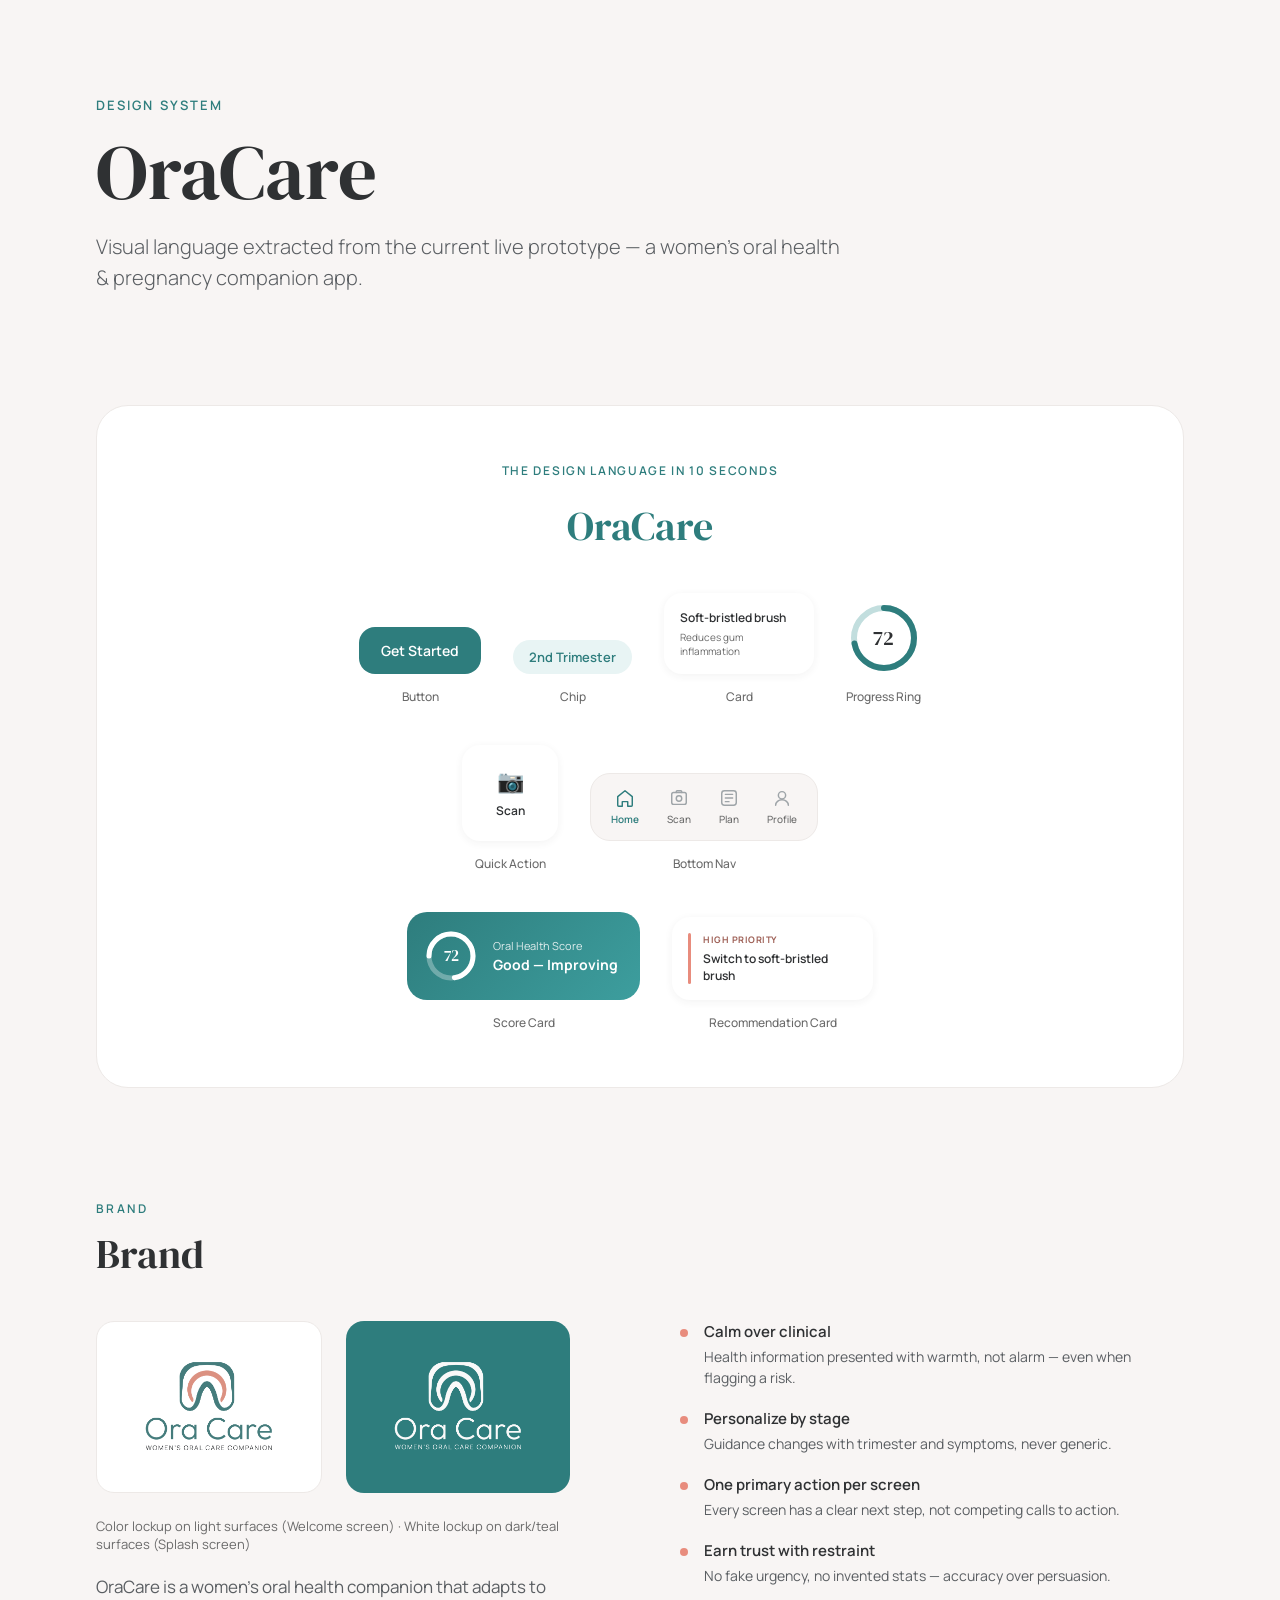
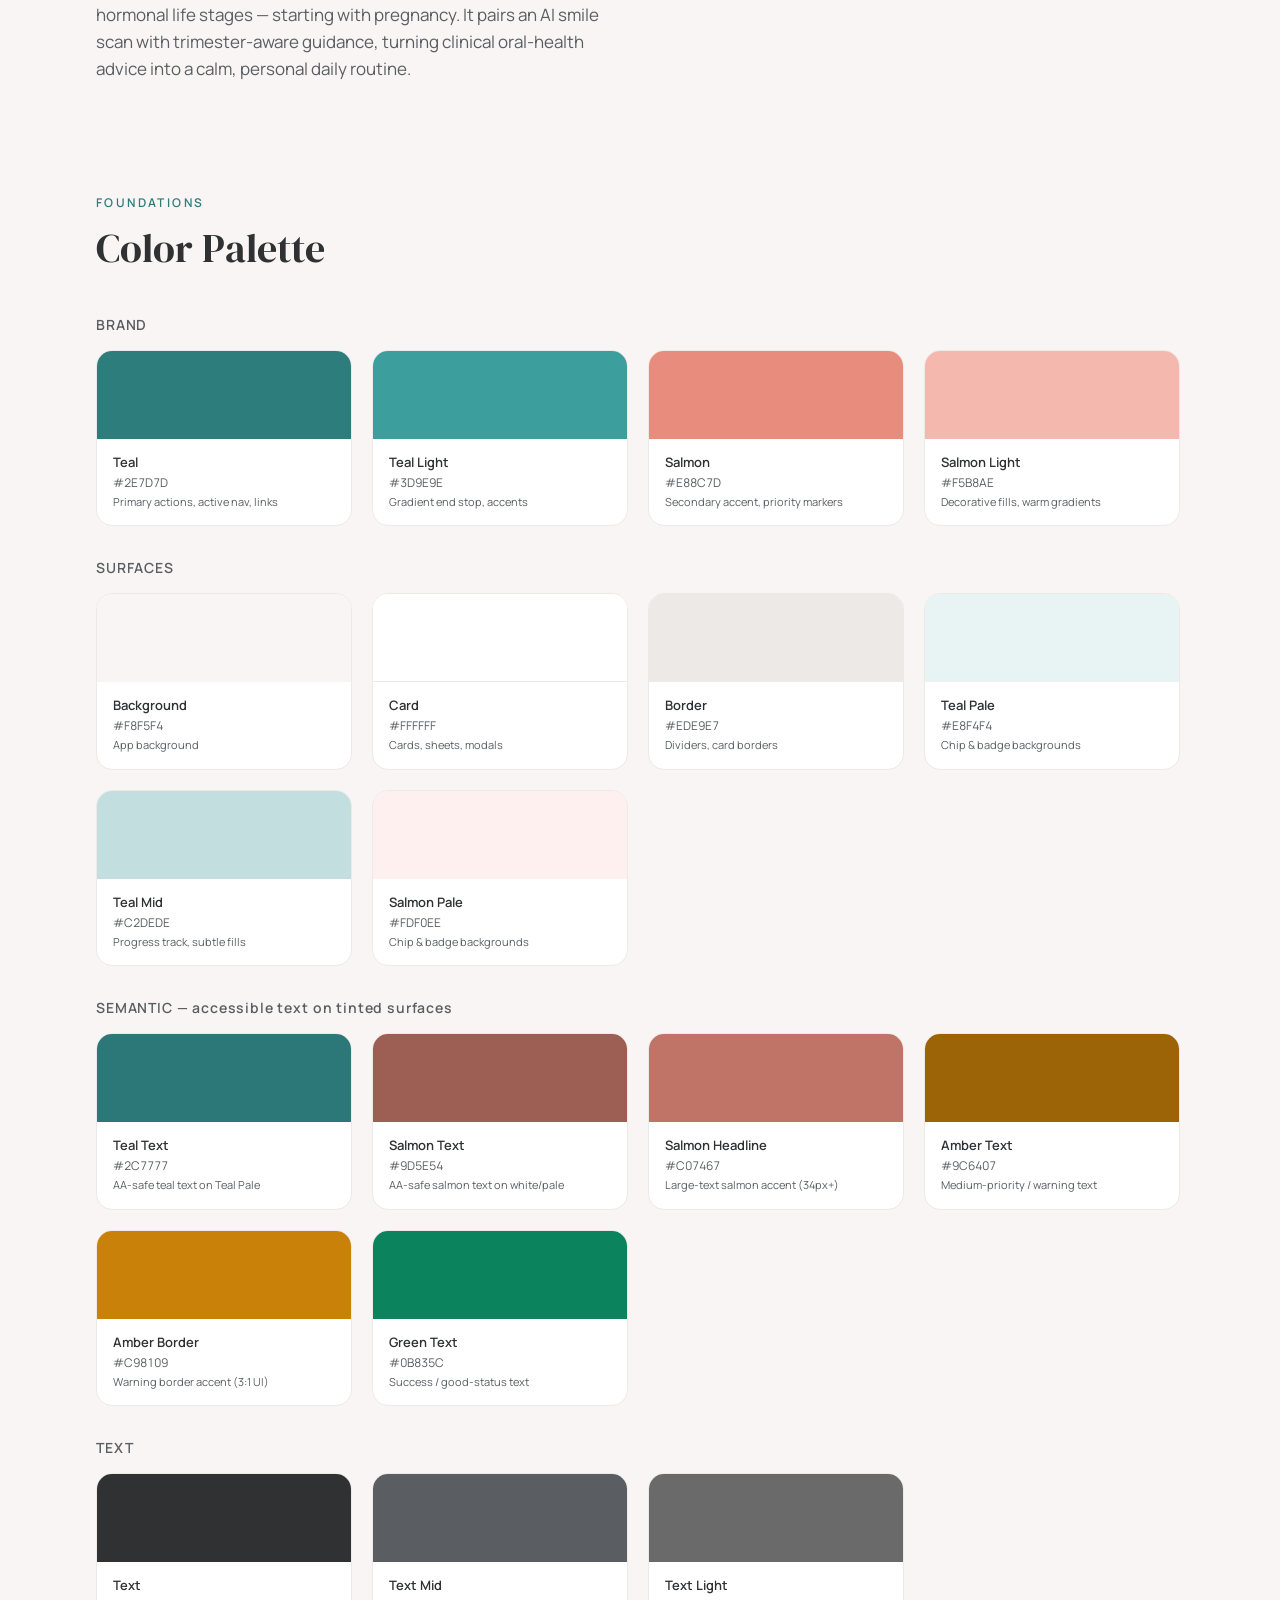
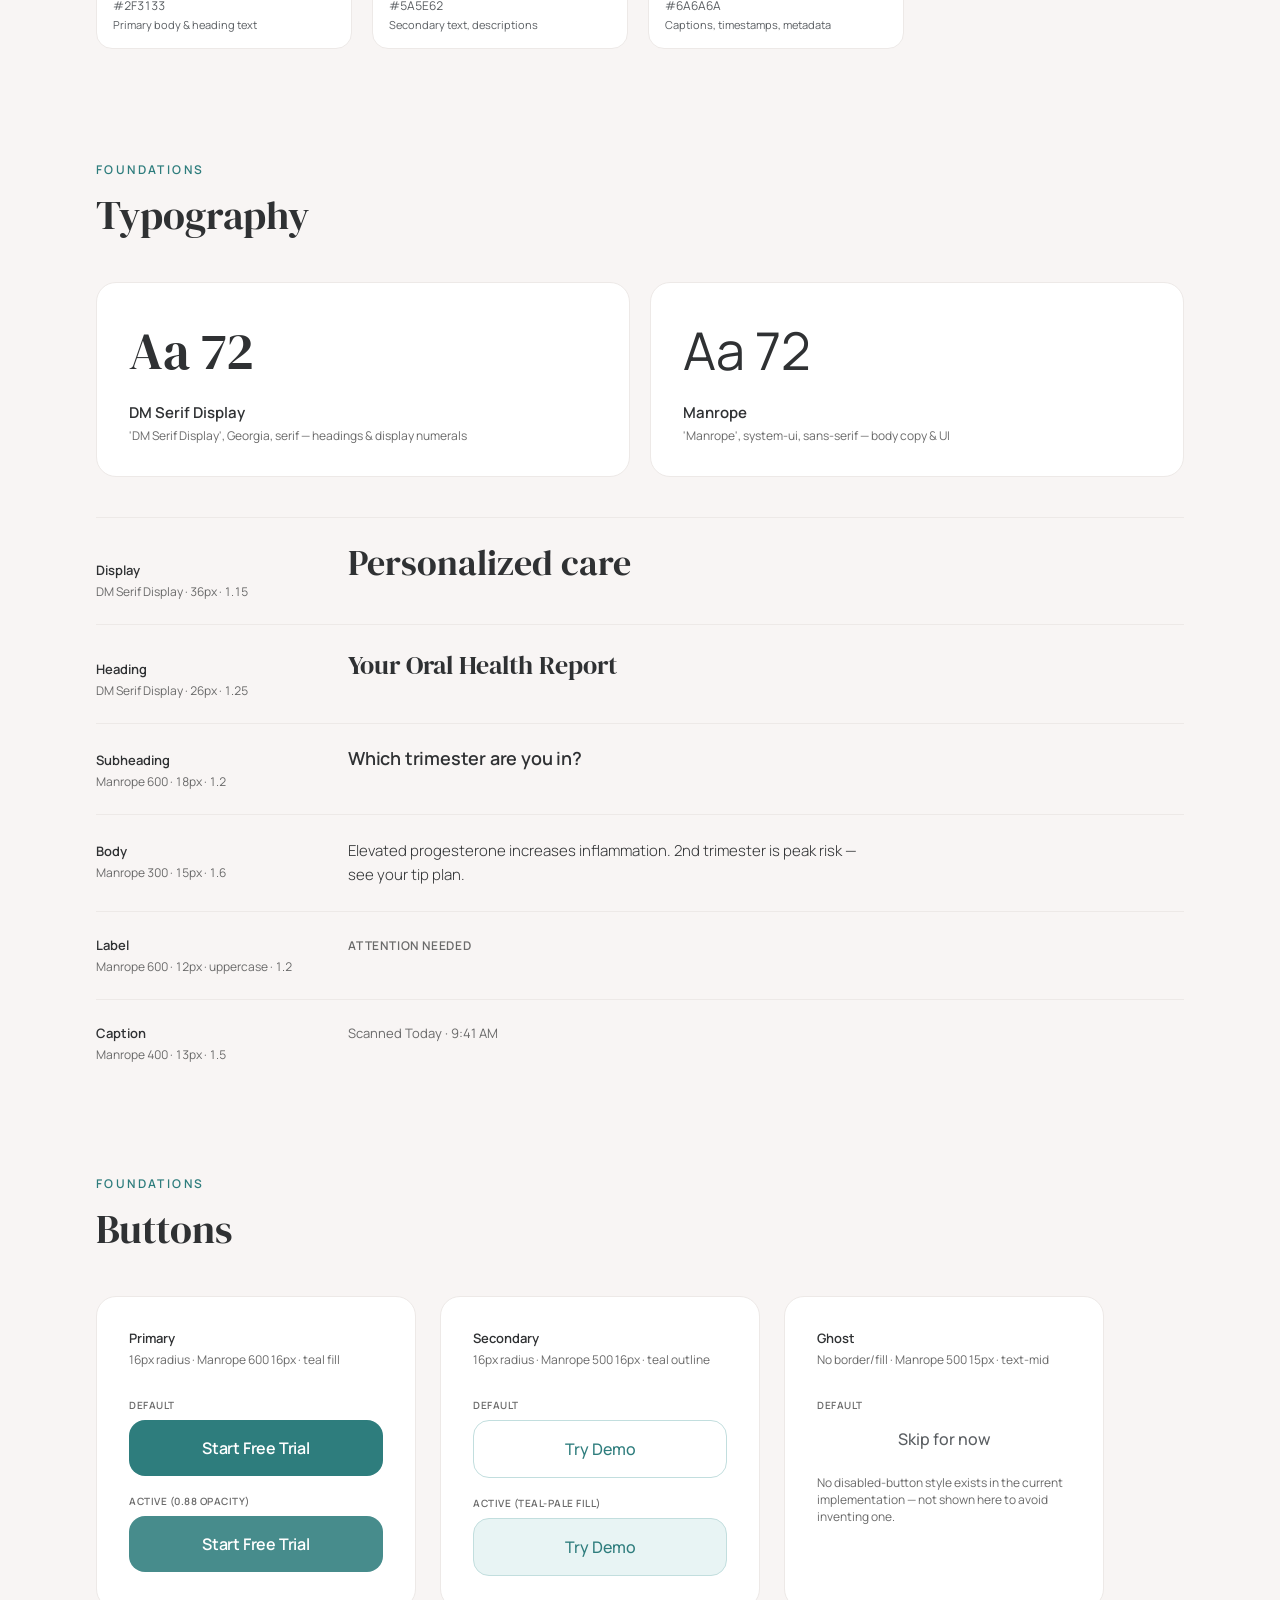
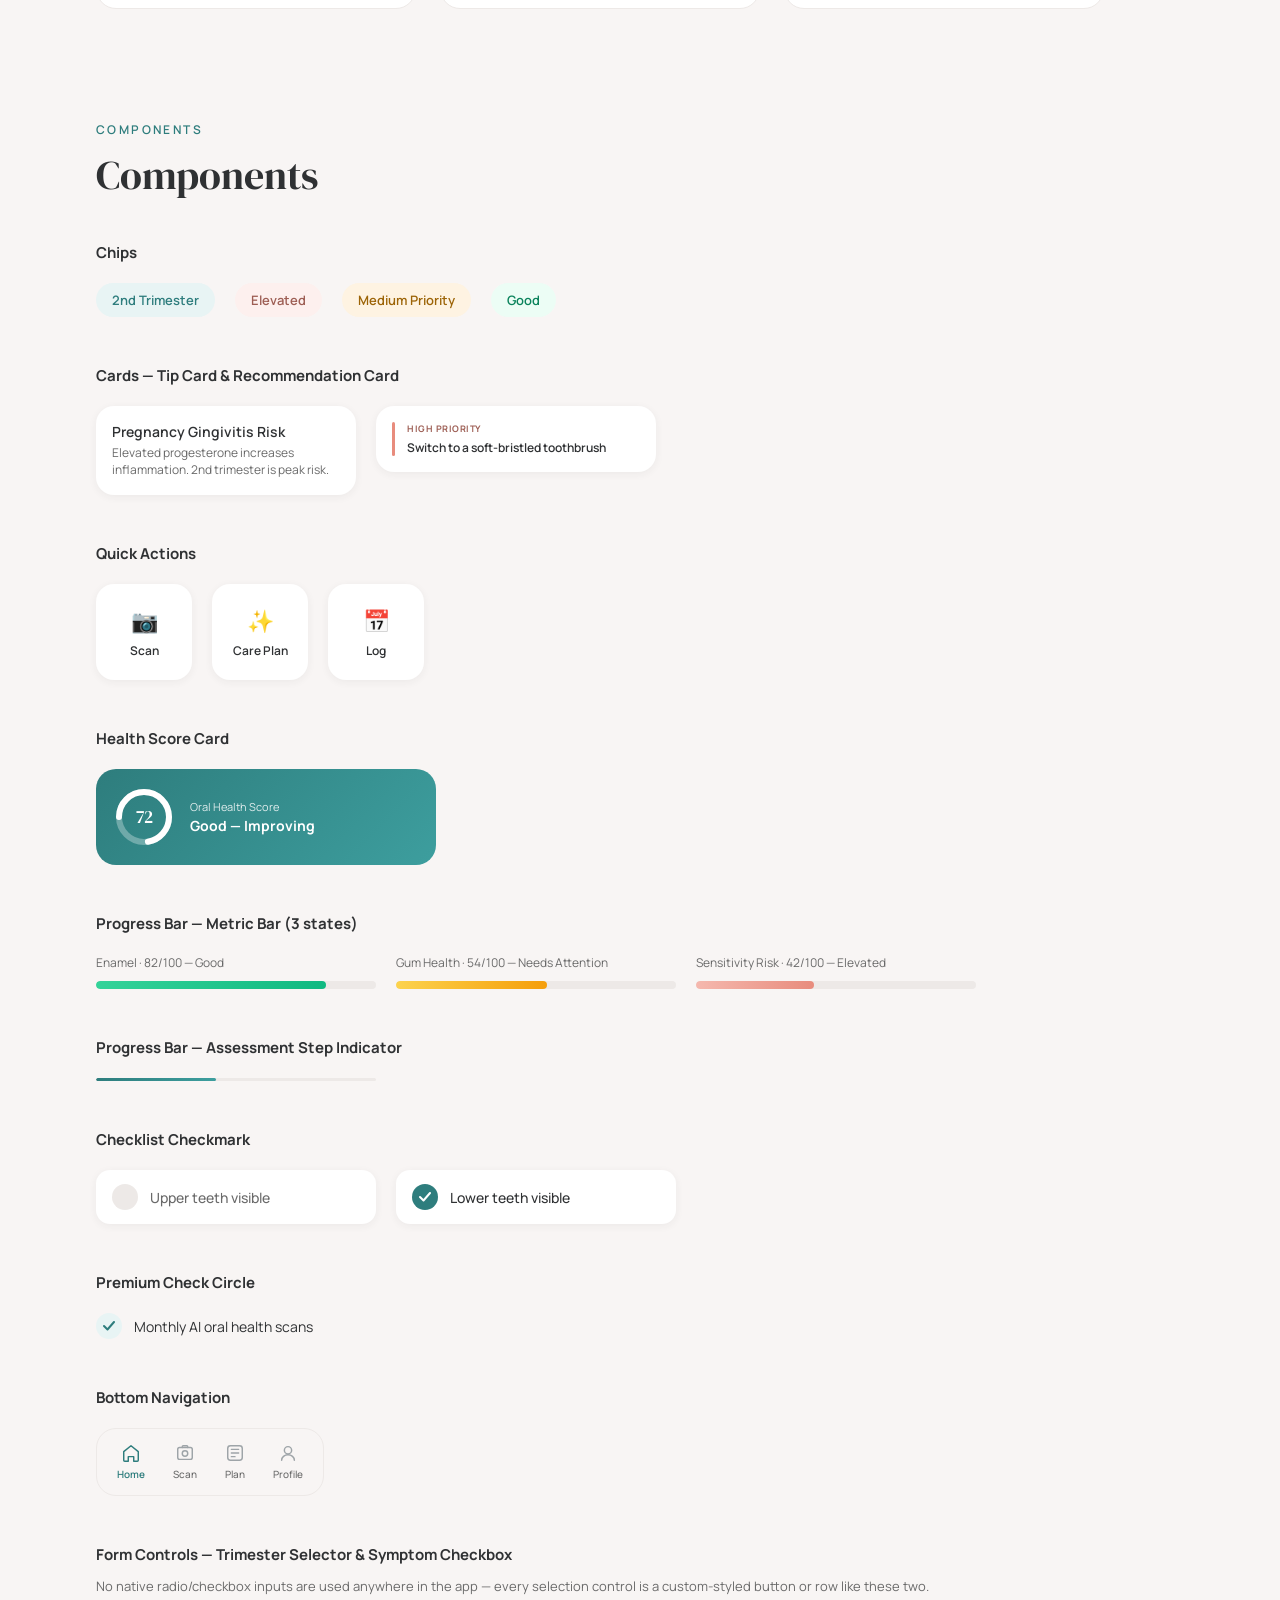
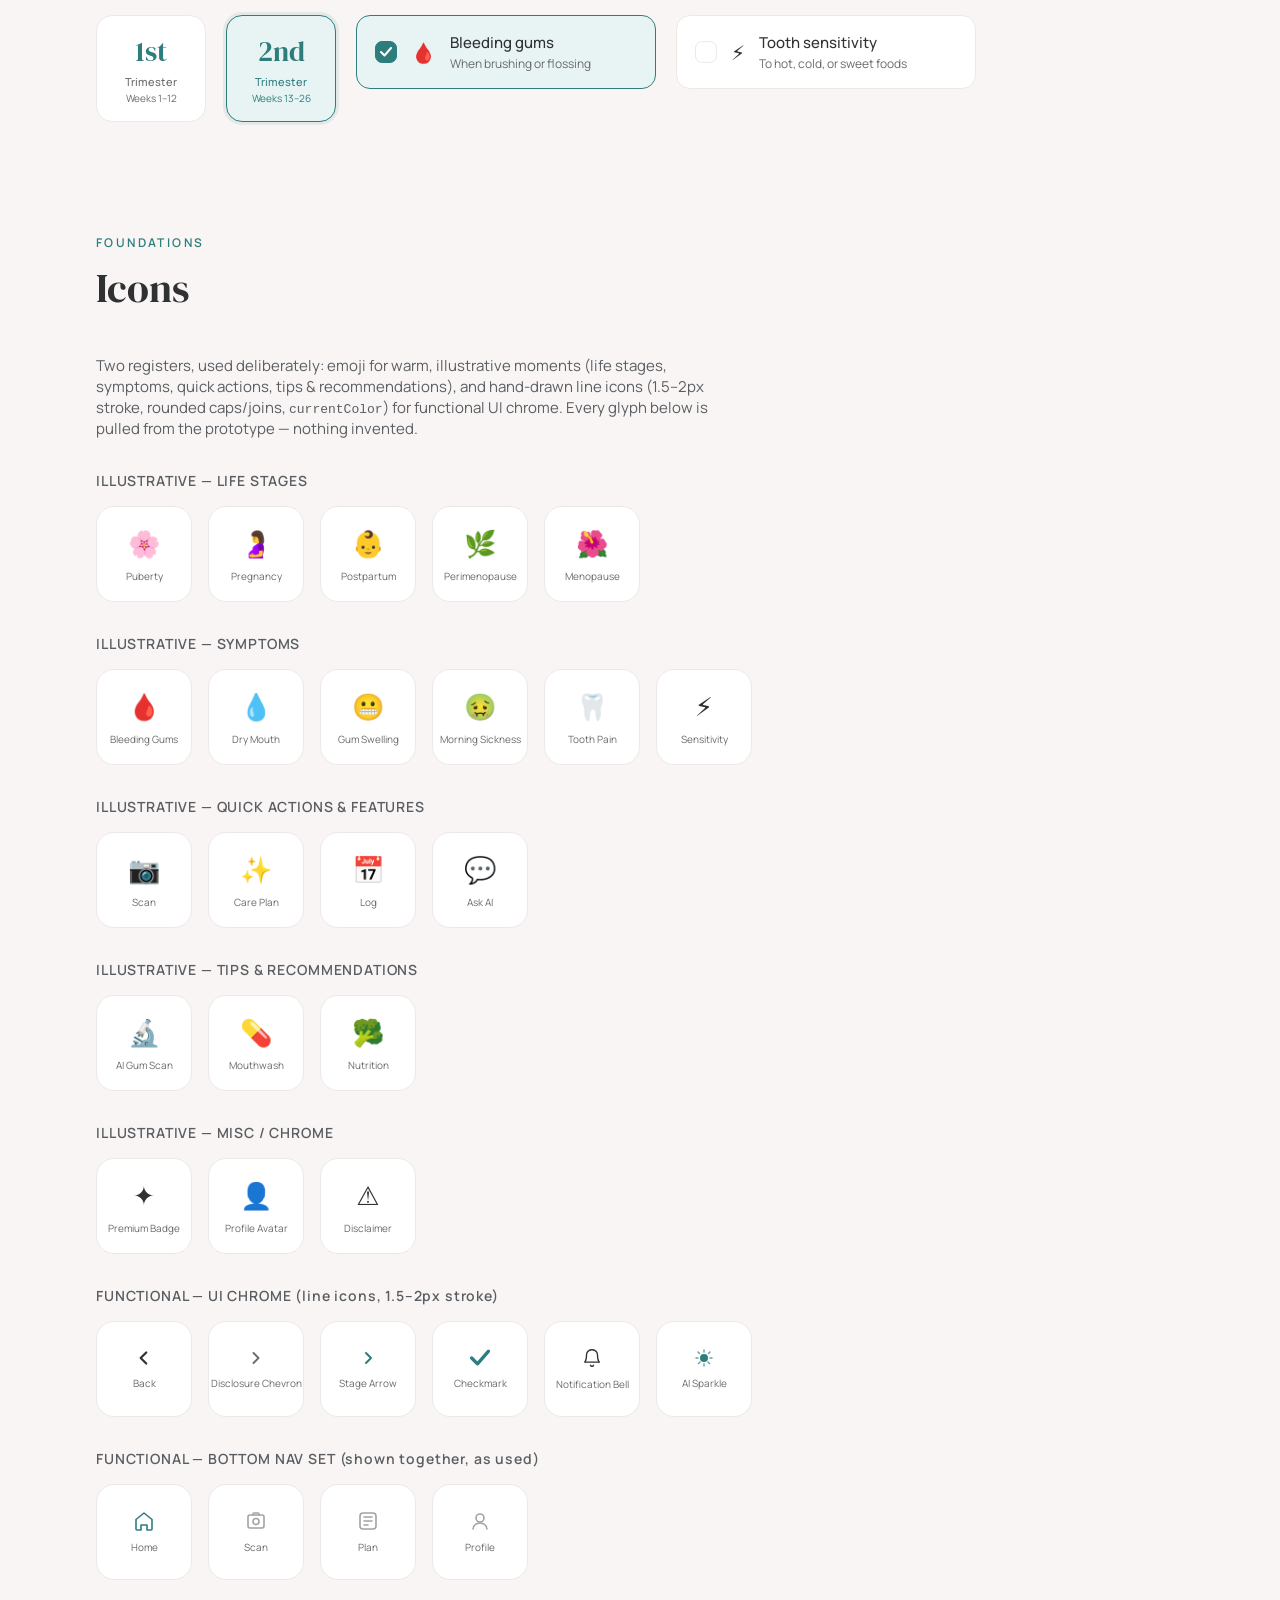
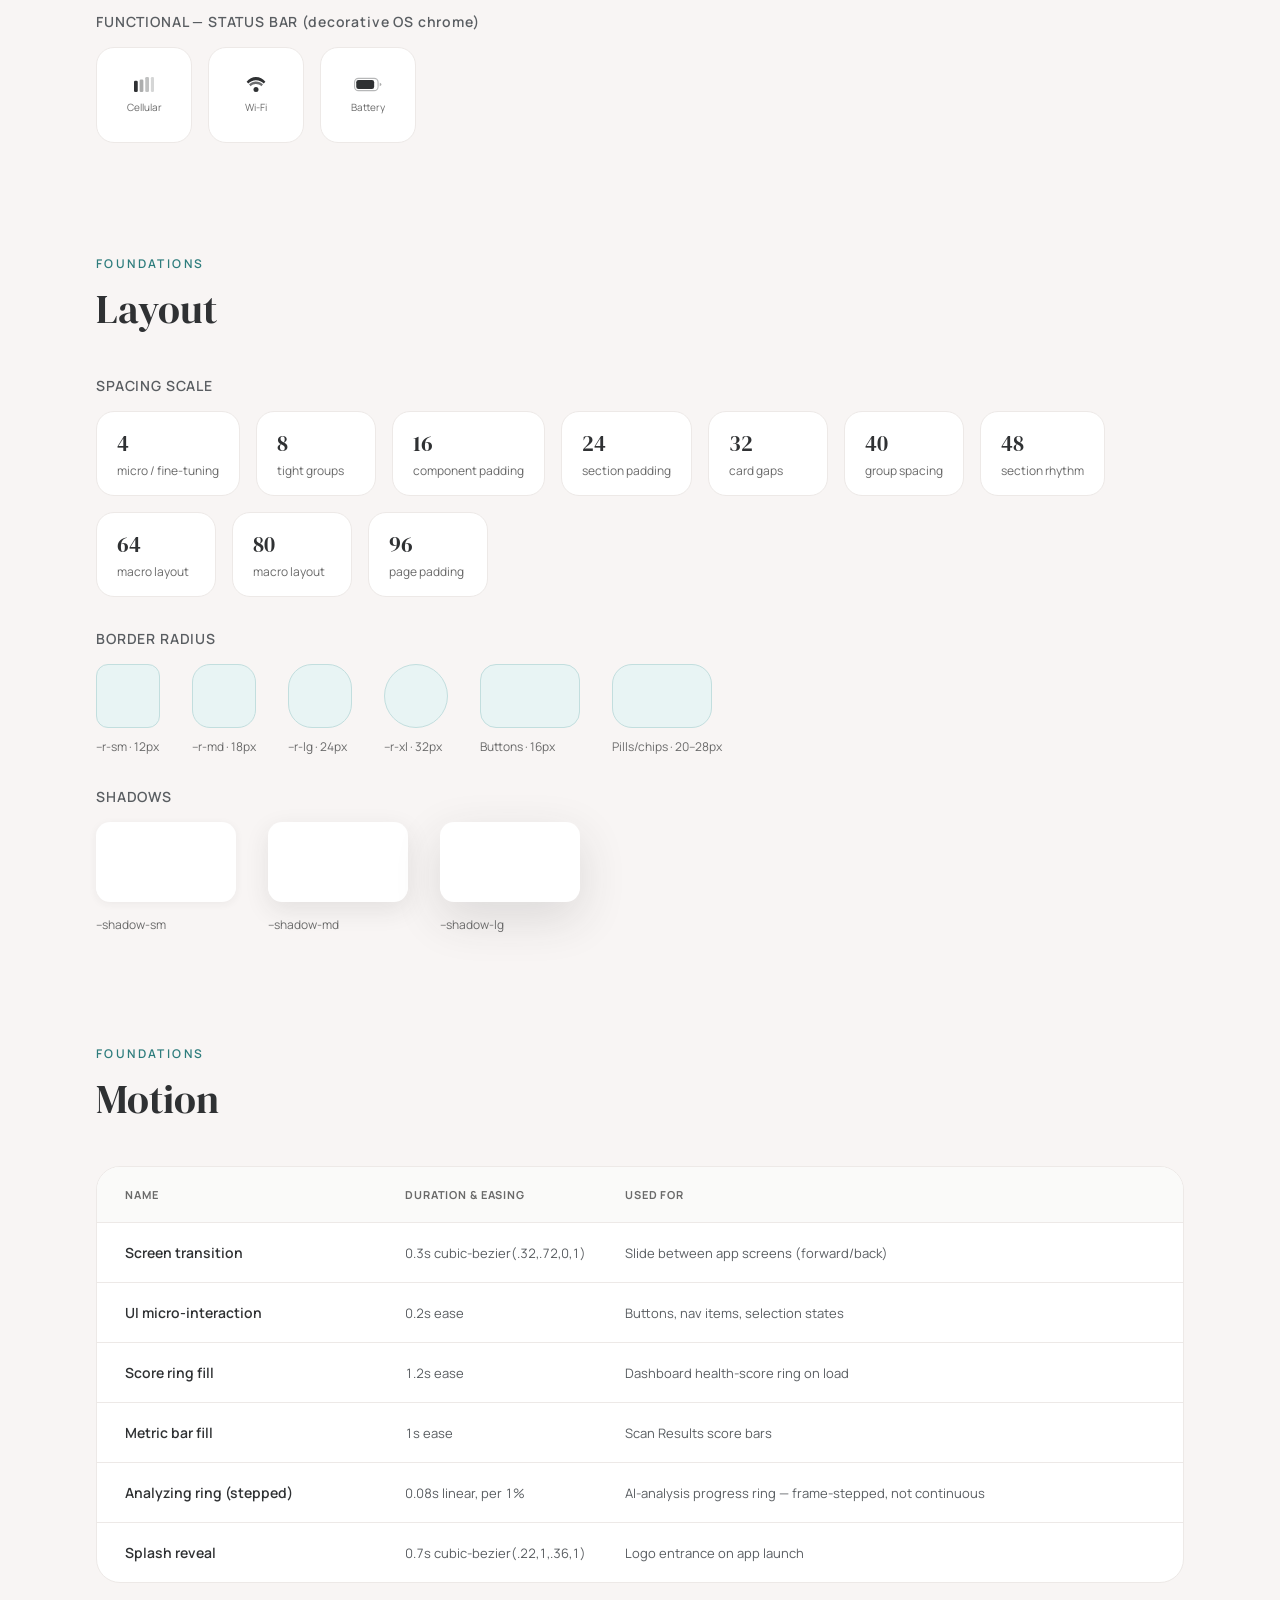
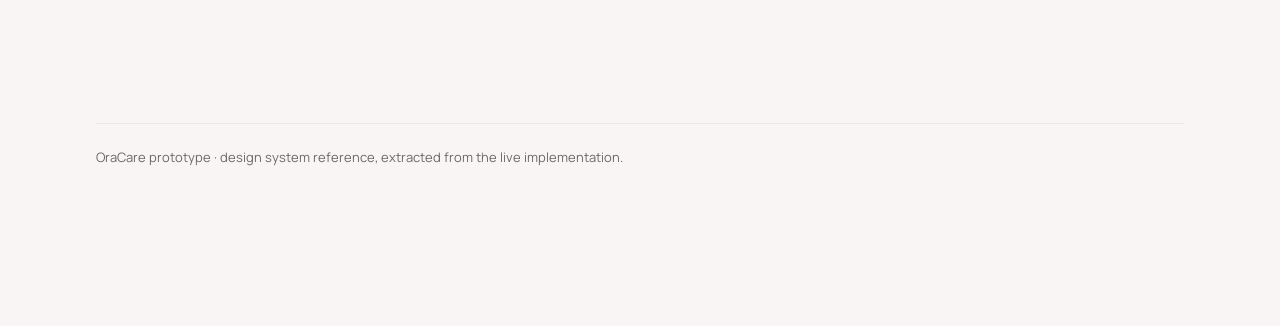
==== commit c45101e9: "Add visual-identity-board.svg and typography-board.svg portfolio figures Standalone, editable SVG bo" ====
--- a/design-system-showcase.html
+++ b/design-system-showcase.html
@@ -377,20 +377,20 @@
         <p class="type-scale-sample" style="font-family:var(--font-display); font-size:26px; line-height:1.25; margin:0;">Your Oral Health Report</p>
       </div>
       <div class="type-scale-row">
-        <div class="type-scale-meta"><p class="type-scale-label">Subheading</p><p class="type-scale-spec">Manrope 600 · 18px</p></div>
-        <p class="type-scale-sample" style="font-family:var(--font-body); font-weight:600; font-size:18px; margin:0; letter-spacing:-0.2px;">Which trimester are you in?</p>
+        <div class="type-scale-meta"><p class="type-scale-label">Subheading</p><p class="type-scale-spec">Manrope 600 · 18px · 1.2</p></div>
+        <p class="type-scale-sample" style="font-family:var(--font-body); font-weight:600; font-size:18px; line-height:1.2; margin:0; letter-spacing:-0.2px;">Which trimester are you in?</p>
       </div>
       <div class="type-scale-row">
         <div class="type-scale-meta"><p class="type-scale-label">Body</p><p class="type-scale-spec">Manrope 300 · 15px · 1.6</p></div>
         <p class="type-scale-sample" style="font-family:var(--font-body); font-weight:300; font-size:15px; line-height:1.6; margin:0; max-width:520px;">Elevated progesterone increases inflammation. 2nd trimester is peak risk — see your tip plan.</p>
       </div>
       <div class="type-scale-row">
-        <div class="type-scale-meta"><p class="type-scale-label">Label</p><p class="type-scale-spec">Manrope 600 · 12px · uppercase</p></div>
-        <p class="type-scale-sample" style="font-family:var(--font-body); font-weight:600; font-size:12px; letter-spacing:0.8px; text-transform:uppercase; margin:0; color:var(--text-light);">Attention Needed</p>
+        <div class="type-scale-meta"><p class="type-scale-label">Label</p><p class="type-scale-spec">Manrope 600 · 12px · uppercase · 1.2</p></div>
+        <p class="type-scale-sample" style="font-family:var(--font-body); font-weight:600; font-size:12px; line-height:1.2; letter-spacing:0.8px; text-transform:uppercase; margin:0; color:var(--text-light);">Attention Needed</p>
       </div>
       <div class="type-scale-row">
-        <div class="type-scale-meta"><p class="type-scale-label">Caption</p><p class="type-scale-spec">Manrope 400 · 13px</p></div>
-        <p class="type-scale-sample" style="font-family:var(--font-body); font-size:13px; margin:0; color:var(--text-light);">Scanned Today · 9:41 AM</p>
+        <div class="type-scale-meta"><p class="type-scale-label">Caption</p><p class="type-scale-spec">Manrope 400 · 13px · 1.5</p></div>
+        <p class="type-scale-sample" style="font-family:var(--font-body); font-size:13px; line-height:1.5; margin:0; color:var(--text-light);">Scanned Today · 9:41 AM</p>
       </div>
     </div>
   </section>
